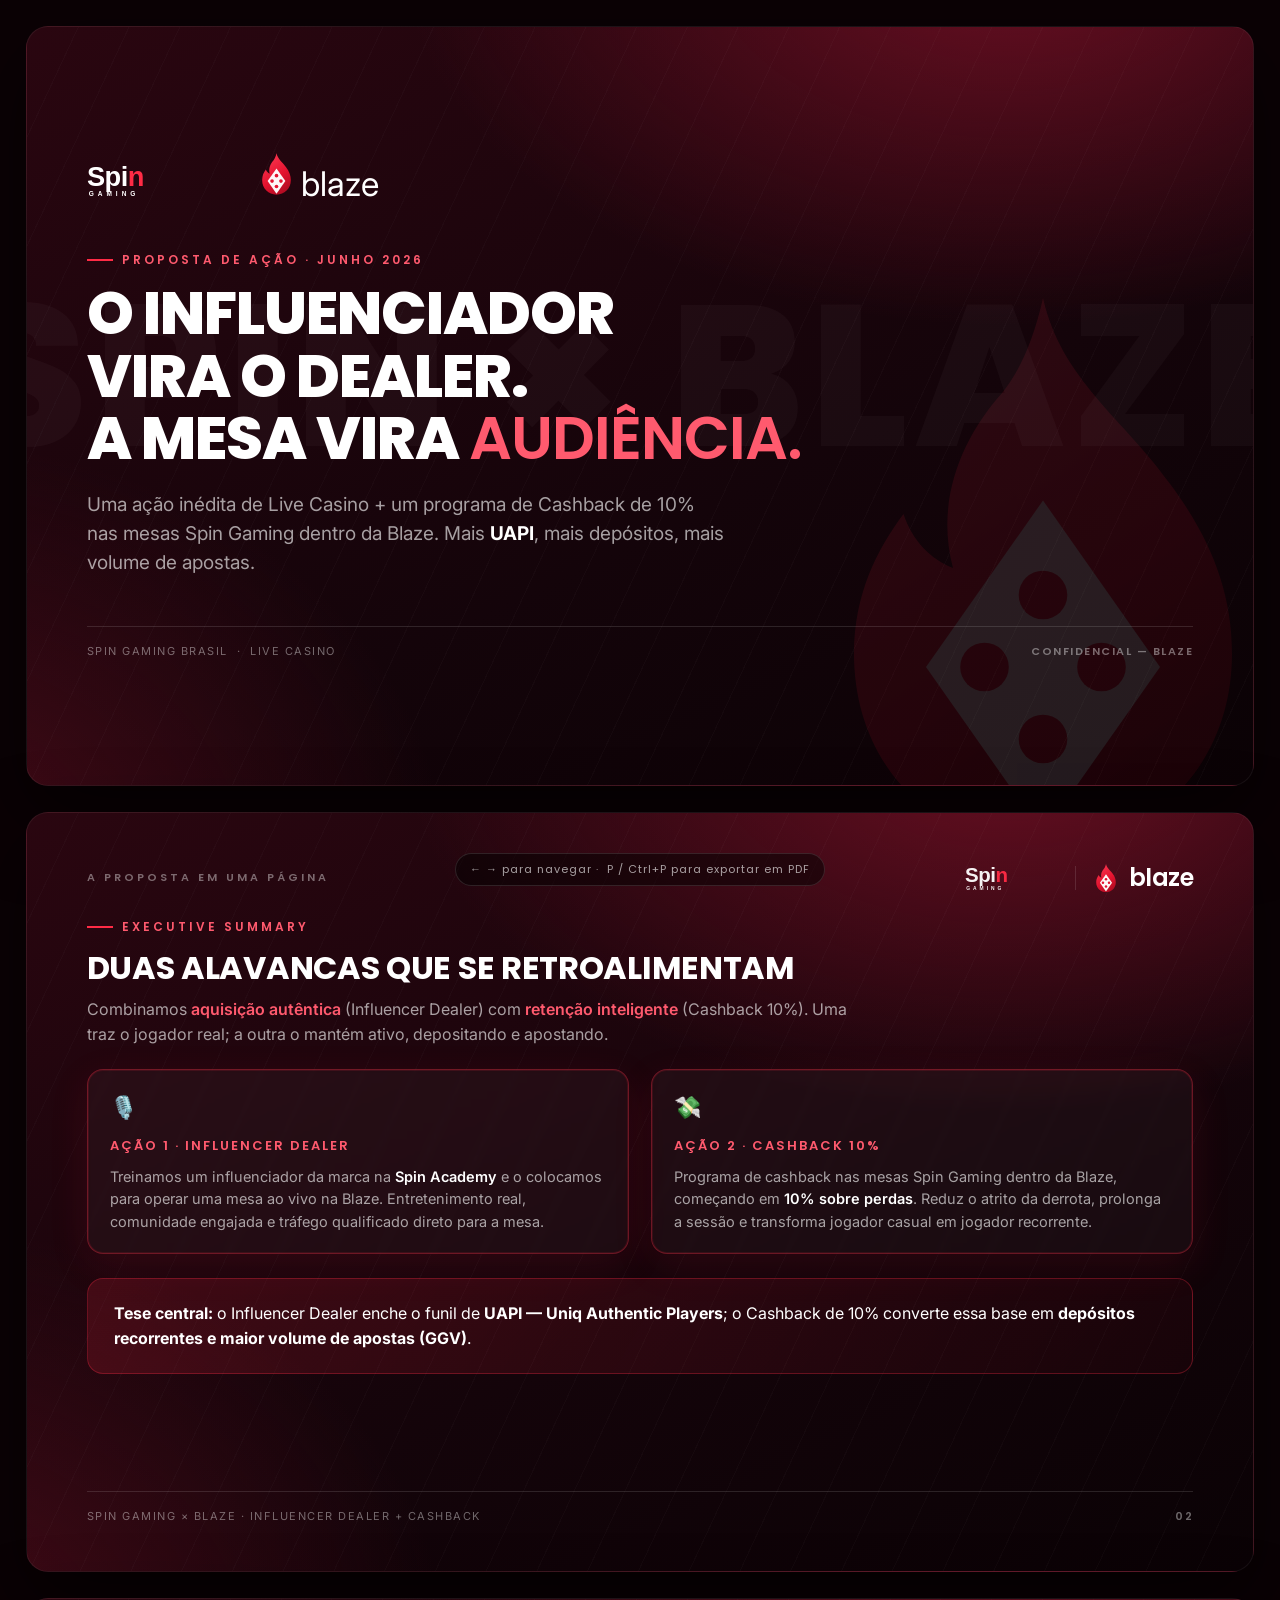
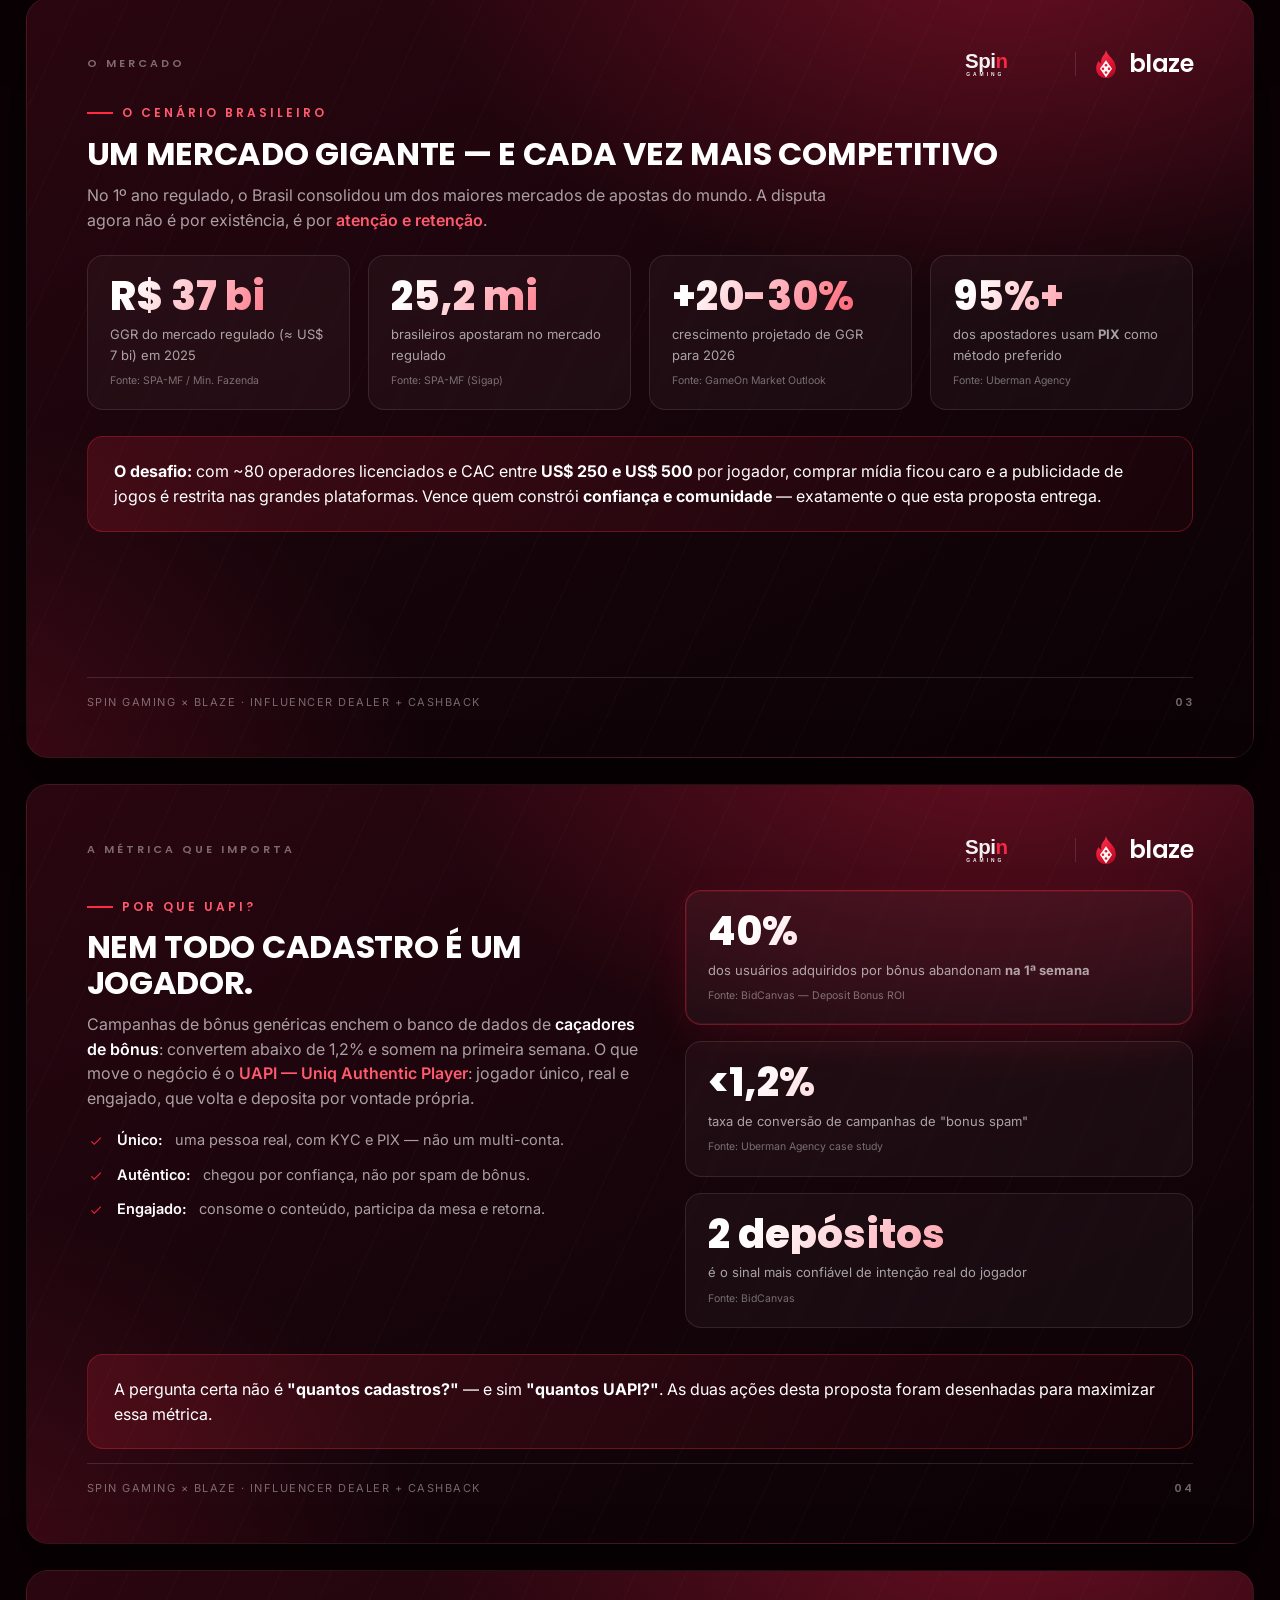
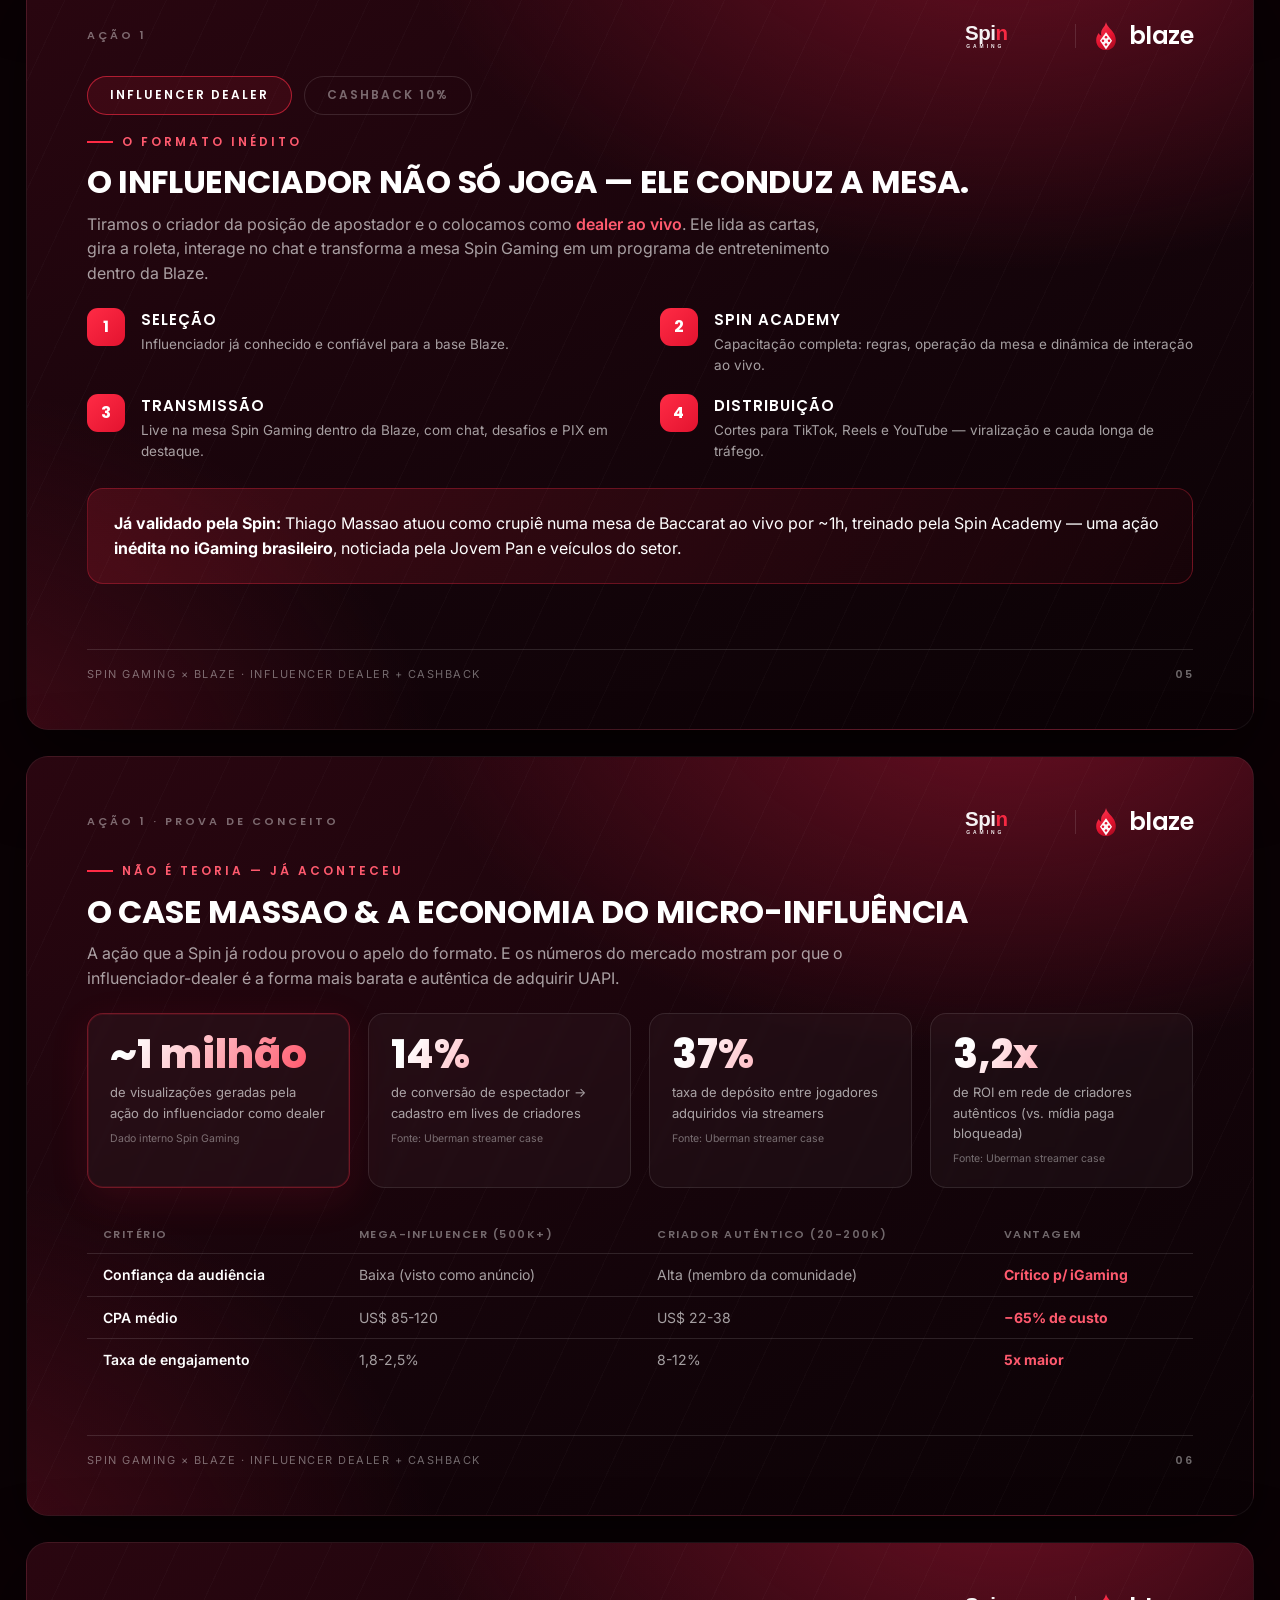
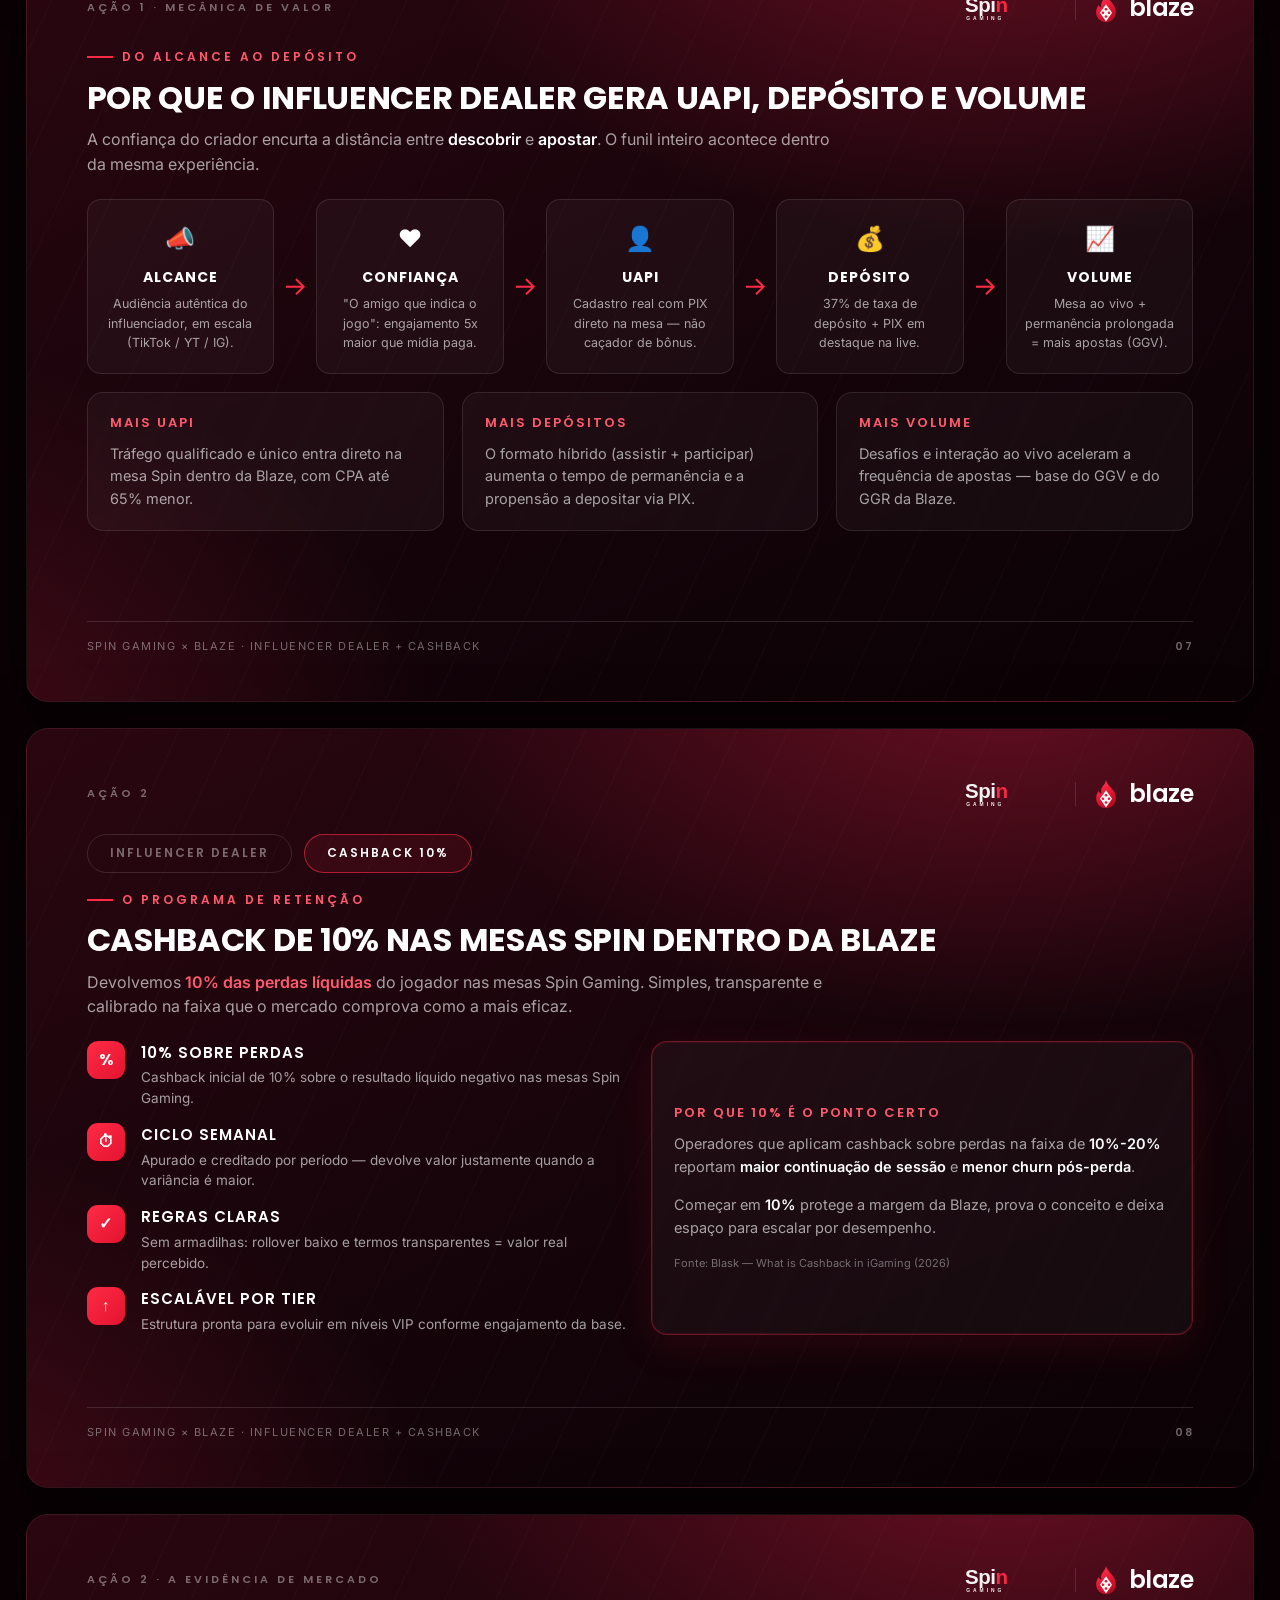
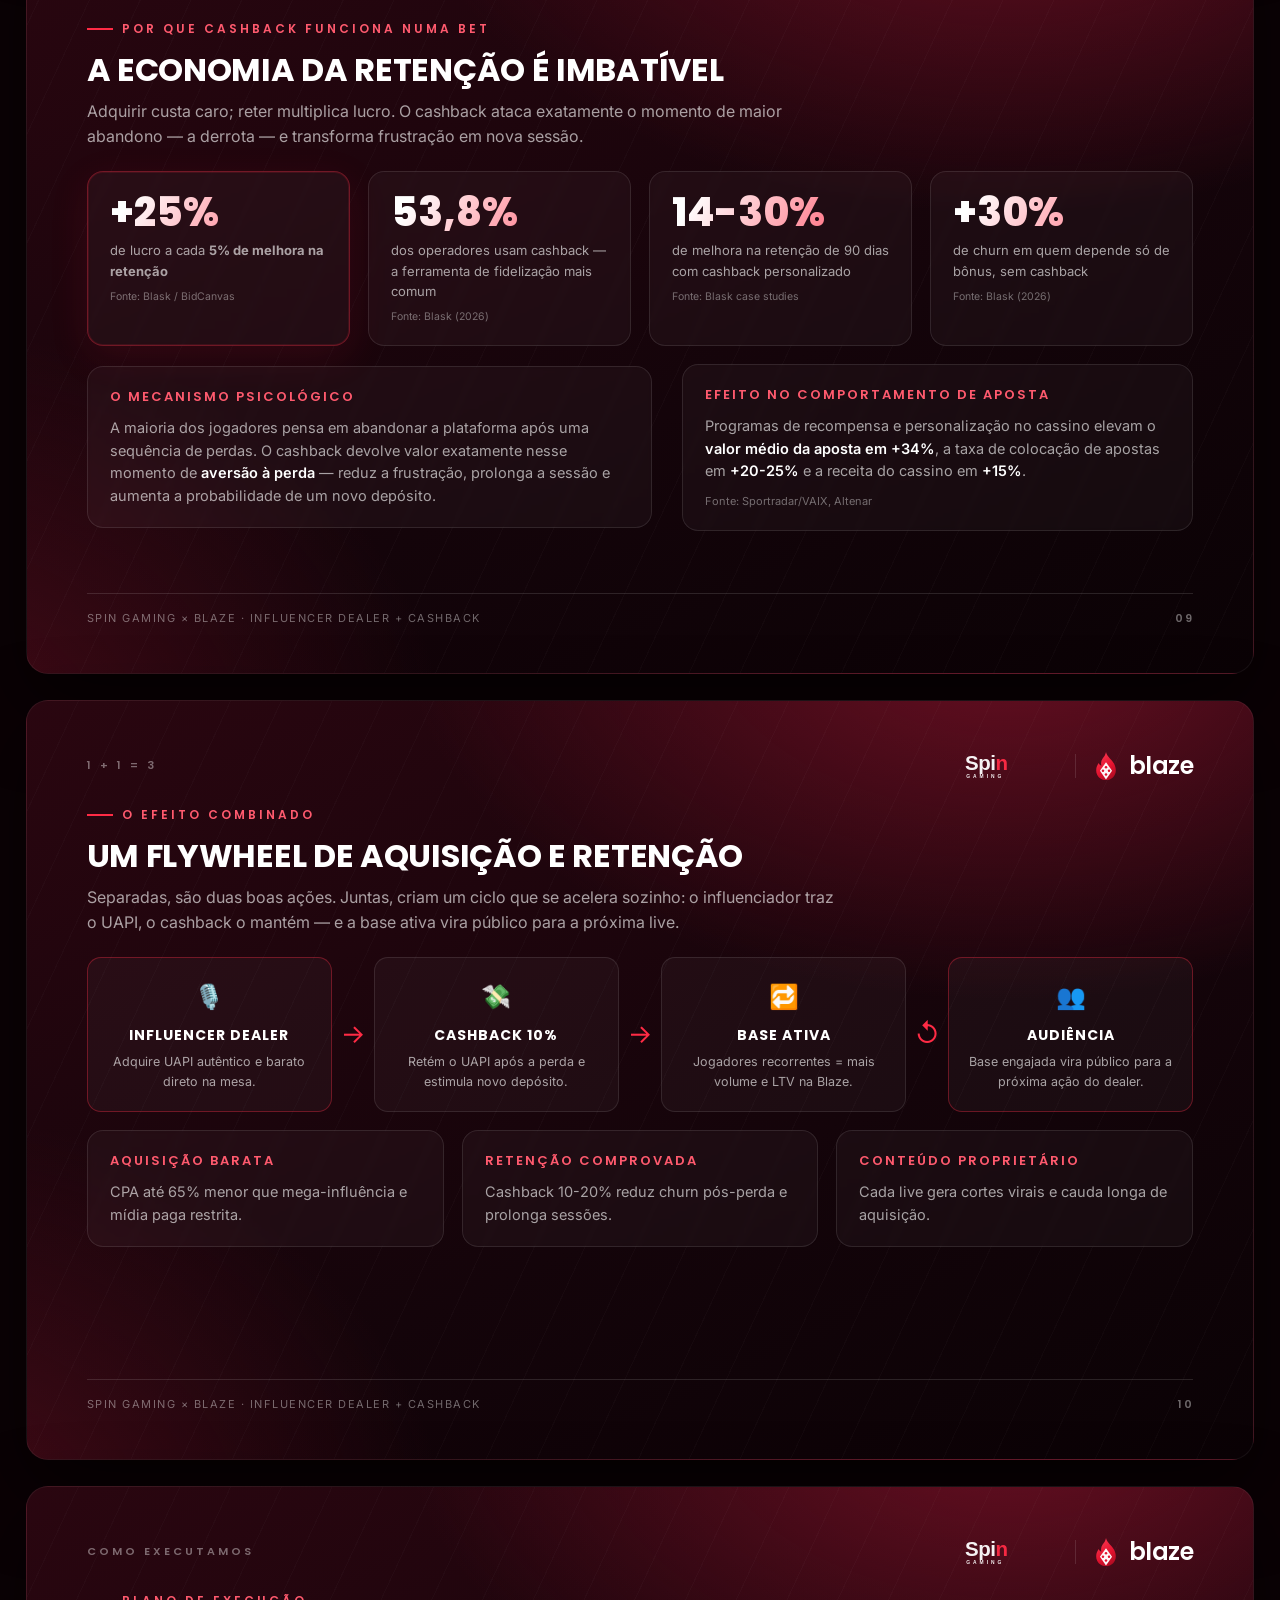
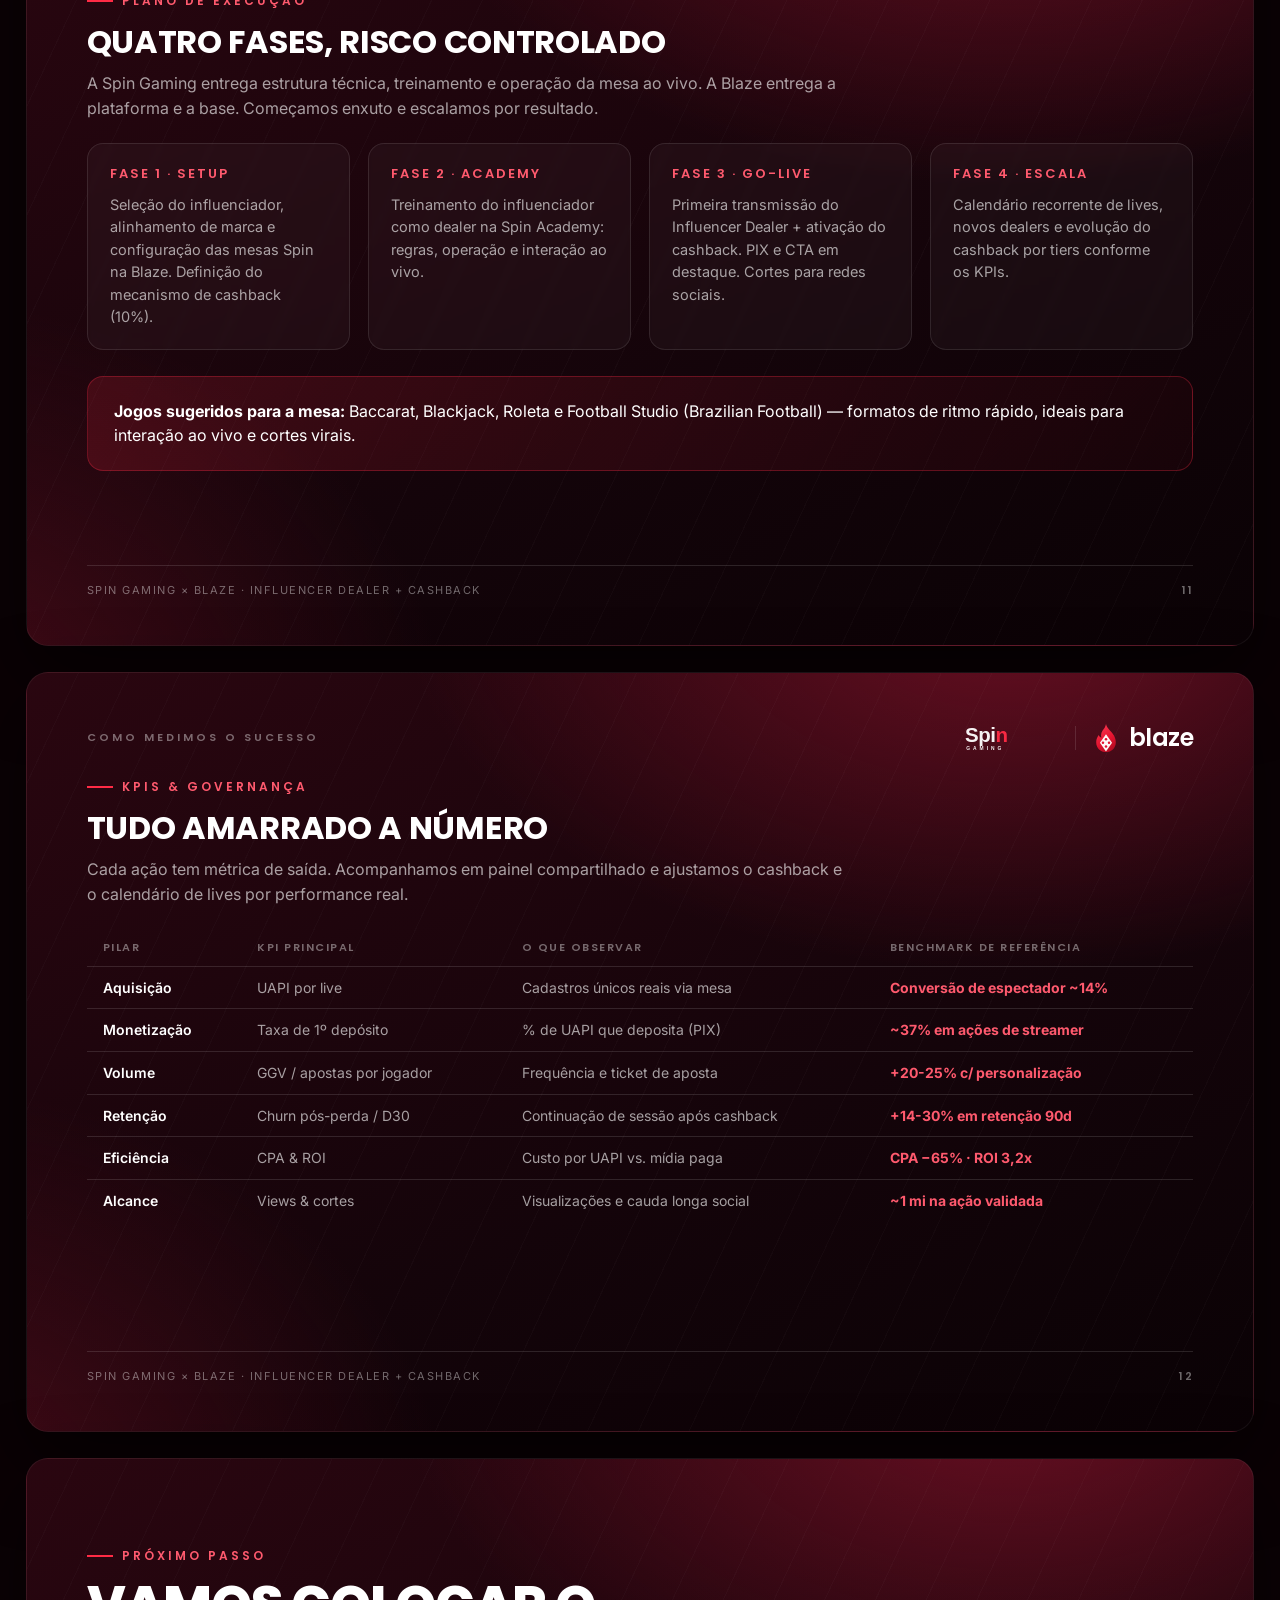
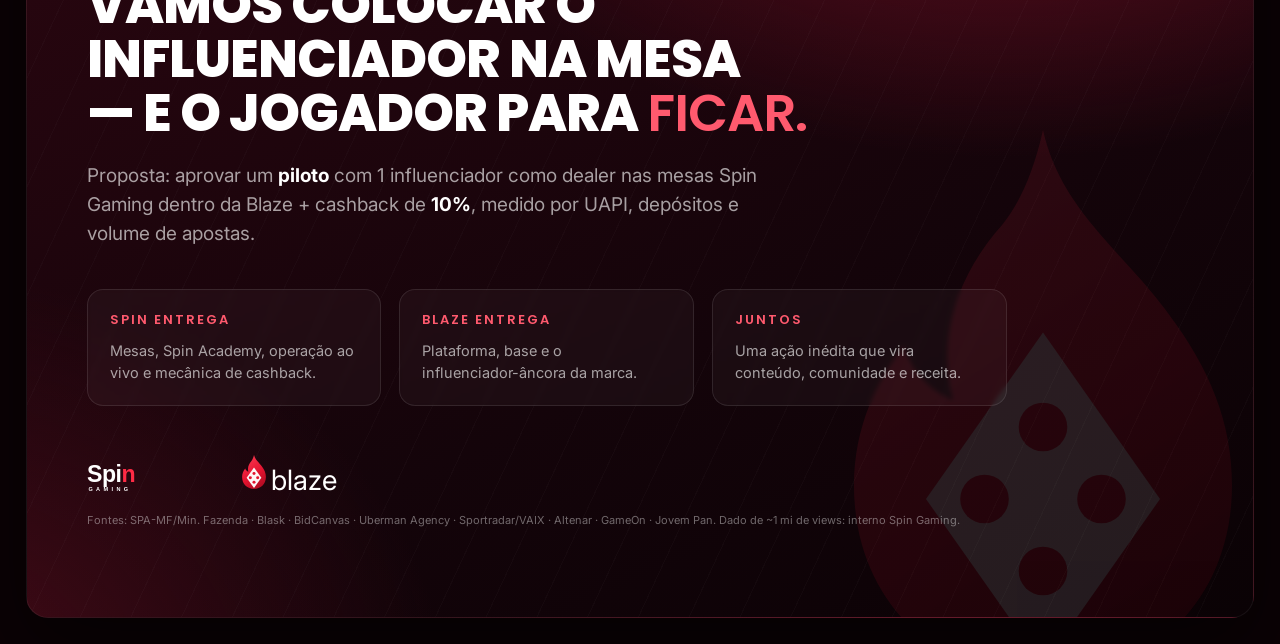
==== index.html @ 93c42ae7 "Add Spin Gaming x Blaze deck: Influencer Dealer + Cashback 10% Co-authored-by: Marcus7377 <Marcus737" ====
<!DOCTYPE html>
<html lang="pt-BR">
<head>
<meta charset="UTF-8" />
<meta name="viewport" content="width=device-width, initial-scale=1.0" />
<title>Spin Gaming × Blaze — Influencer Dealer & Cashback</title>
<link rel="icon" href="assets/blaze-logo.svg" />
<link rel="stylesheet" href="css/deck.css" />
</head>
<body>
<div class="deck">

  <!-- ============================= SLIDE 1 — CAPA ============================= -->
  <section class="slide cover">
    <img class="big-flame" src="assets/blaze-logo.svg" alt="" />
    <div class="watermark">SPIN × BLAZE</div>
    <div class="cover-brands">
      <img class="spin" src="assets/spin-logo.svg" alt="Spin Gaming" />
      <div class="divider" style="height:42px"></div>
      <div class="blaze-lockup">
        <img src="assets/blaze-logo.svg" alt="" />
        <span>blaze</span>
      </div>
    </div>
    <div class="kicker">Proposta de Ação · Junho 2026</div>
    <h1>O Influenciador<br/>vira o Dealer.<br/>A Mesa vira <span class="hl">Audiência.</span></h1>
    <p class="sub">Uma ação inédita de Live Casino + um programa de Cashback de 10% nas mesas Spin Gaming dentro da Blaze. Mais <b style="color:#fff">UAPI</b>, mais depósitos, mais volume de apostas.</p>
    <div class="foot" style="margin-top:48px">
      <span>Spin Gaming Brasil &nbsp;·&nbsp; Live Casino</span>
      <span class="pg">Confidencial — Blaze</span>
    </div>
  </section>

  <!-- ============================= SLIDE 2 — RESUMO ============================= -->
  <section class="slide">
    <div class="topbar">
      <span class="tag">A Proposta em uma página</span>
      <div class="brandrow">
        <img class="spin" src="assets/spin-logo.svg" alt="Spin Gaming" />
        <div class="divider"></div>
        <div class="blaze-lockup"><img src="assets/blaze-logo.svg" alt=""/><span>blaze</span></div>
      </div>
    </div>

    <div class="kicker">Executive Summary</div>
    <h2 class="heading">Duas alavancas que se retroalimentam</h2>
    <p class="lede mb-32">Combinamos <span class="hl">aquisição autêntica</span> (Influencer Dealer) com <span class="hl">retenção inteligente</span> (Cashback 10%). Uma traz o jogador real; a outra o mantém ativo, depositando e apostando.</p>

    <div class="grid cols-2" style="gap:22px">
      <div class="card glow">
        <span class="ico">🎙️</span>
        <h3>Ação 1 · Influencer Dealer</h3>
        <p>Treinamos um influenciador da marca na <span class="white">Spin Academy</span> e o colocamos para operar uma mesa ao vivo na Blaze. Entretenimento real, comunidade engajada e tráfego qualificado direto para a mesa.</p>
      </div>
      <div class="card glow">
        <span class="ico">💸</span>
        <h3>Ação 2 · Cashback 10%</h3>
        <p>Programa de cashback nas mesas Spin Gaming dentro da Blaze, começando em <span class="white">10% sobre perdas</span>. Reduz o atrito da derrota, prolonga a sessão e transforma jogador casual em jogador recorrente.</p>
      </div>
    </div>

    <div class="banner" style="margin-top:24px">
      <b>Tese central:</b> o Influencer Dealer enche o funil de <b>UAPI — Uniq Authentic Players</b>; o Cashback de 10% converte essa base em <b>depósitos recorrentes e maior volume de apostas (GGV)</b>.
    </div>

    <div class="foot">
      <span>Spin Gaming × Blaze · Influencer Dealer + Cashback</span>
      <span class="pg">02</span>
    </div>
  </section>

  <!-- ============================= SLIDE 3 — CENÁRIO ============================= -->
  <section class="slide">
    <div class="topbar">
      <span class="tag">O Mercado</span>
      <div class="brandrow">
        <img class="spin" src="assets/spin-logo.svg" alt="Spin Gaming" />
        <div class="divider"></div>
        <div class="blaze-lockup"><img src="assets/blaze-logo.svg" alt=""/><span>blaze</span></div>
      </div>
    </div>

    <div class="kicker">O Cenário Brasileiro</div>
    <h2 class="heading">Um mercado gigante — e cada vez mais competitivo</h2>
    <p class="lede mb-32">No 1º ano regulado, o Brasil consolidou um dos maiores mercados de apostas do mundo. A disputa agora não é por existência, é por <span class="hl">atenção e retenção</span>.</p>

    <div class="grid cols-4">
      <div class="card stat"><div class="num">R$ 37 bi</div><div class="lbl">GGR do mercado regulado (≈ US$ 7 bi) em 2025</div><div class="src">Fonte: SPA-MF / Min. Fazenda</div></div>
      <div class="card stat"><div class="num">25,2 mi</div><div class="lbl">brasileiros apostaram no mercado regulado</div><div class="src">Fonte: SPA-MF (Sigap)</div></div>
      <div class="card stat"><div class="num">+20-30%</div><div class="lbl">crescimento projetado de GGR para 2026</div><div class="src">Fonte: GameOn Market Outlook</div></div>
      <div class="card stat"><div class="num">95%+</div><div class="lbl">dos apostadores usam <b>PIX</b> como método preferido</div><div class="src">Fonte: Uberman Agency</div></div>
    </div>

    <div class="banner" style="margin-top:26px">
      <b>O desafio:</b> com ~80 operadores licenciados e CAC entre <b>US$ 250 e US$ 500</b> por jogador, comprar mídia ficou caro e a publicidade de jogos é restrita nas grandes plataformas. Vence quem constrói <b>confiança e comunidade</b> — exatamente o que esta proposta entrega.
    </div>

    <div class="foot">
      <span>Spin Gaming × Blaze · Influencer Dealer + Cashback</span>
      <span class="pg">03</span>
    </div>
  </section>

  <!-- ============================= SLIDE 4 — UAPI conceito ============================= -->
  <section class="slide">
    <div class="topbar">
      <span class="tag">A Métrica que importa</span>
      <div class="brandrow">
        <img class="spin" src="assets/spin-logo.svg" alt="Spin Gaming" />
        <div class="divider"></div>
        <div class="blaze-lockup"><img src="assets/blaze-logo.svg" alt=""/><span>blaze</span></div>
      </div>
    </div>

    <div class="split">
      <div>
        <div class="kicker">Por que UAPI?</div>
        <h2 class="heading">Nem todo cadastro é um jogador.</h2>
        <p class="lede mb-24">Campanhas de bônus genéricas enchem o banco de dados de <span class="white">caçadores de bônus</span>: convertem abaixo de 1,2% e somem na primeira semana. O que move o negócio é o <span class="hl">UAPI — Uniq Authentic Player</span>: jogador único, real e engajado, que volta e deposita por vontade própria.</p>
        <ul class="checks">
          <li><b>Único:</b> uma pessoa real, com KYC e PIX — não um multi-conta.</li>
          <li><b>Autêntico:</b> chegou por confiança, não por spam de bônus.</li>
          <li><b>Engajado:</b> consome o conteúdo, participa da mesa e retorna.</li>
        </ul>
      </div>
      <div class="grid" style="gap:16px">
        <div class="card stat glow"><div class="num">40%</div><div class="lbl">dos usuários adquiridos por bônus abandonam <b>na 1ª semana</b></div><div class="src">Fonte: BidCanvas — Deposit Bonus ROI</div></div>
        <div class="card stat"><div class="num">&lt;1,2%</div><div class="lbl">taxa de conversão de campanhas de "bonus spam"</div><div class="src">Fonte: Uberman Agency case study</div></div>
        <div class="card stat"><div class="num">2 depósitos</div><div class="lbl">é o sinal mais confiável de intenção real do jogador</div><div class="src">Fonte: BidCanvas</div></div>
      </div>
    </div>

    <div class="banner" style="margin-top:26px">
      A pergunta certa não é <b>"quantos cadastros?"</b> — e sim <b>"quantos UAPI?"</b>. As duas ações desta proposta foram desenhadas para maximizar essa métrica.
    </div>

    <div class="foot">
      <span>Spin Gaming × Blaze · Influencer Dealer + Cashback</span>
      <span class="pg">04</span>
    </div>
  </section>

  <!-- ============================= SLIDE 5 — A AÇÃO Influencer Dealer ============================= -->
  <section class="slide">
    <div class="topbar">
      <span class="tag">Ação 1</span>
      <div class="brandrow">
        <img class="spin" src="assets/spin-logo.svg" alt="Spin Gaming" />
        <div class="divider"></div>
        <div class="blaze-lockup"><img src="assets/blaze-logo.svg" alt=""/><span>blaze</span></div>
      </div>
    </div>

    <div class="pills">
      <span class="pill active">Influencer Dealer</span>
      <span class="pill">Cashback 10%</span>
    </div>

    <div class="kicker">O Formato Inédito</div>
    <h2 class="heading">O influenciador não só joga — ele conduz a mesa.</h2>
    <p class="lede mb-32">Tiramos o criador da posição de apostador e o colocamos como <span class="hl">dealer ao vivo</span>. Ele lida as cartas, gira a roleta, interage no chat e transforma a mesa Spin Gaming em um programa de entretenimento dentro da Blaze.</p>

    <div class="steps grid cols-2" style="gap:18px 40px">
      <div class="step"><div class="n">1</div><div class="body"><h4>Seleção</h4><p>Influenciador já conhecido e confiável para a base Blaze.</p></div></div>
      <div class="step"><div class="n">2</div><div class="body"><h4>Spin Academy</h4><p>Capacitação completa: regras, operação da mesa e dinâmica de interação ao vivo.</p></div></div>
      <div class="step"><div class="n">3</div><div class="body"><h4>Transmissão</h4><p>Live na mesa Spin Gaming dentro da Blaze, com chat, desafios e PIX em destaque.</p></div></div>
      <div class="step"><div class="n">4</div><div class="body"><h4>Distribuição</h4><p>Cortes para TikTok, Reels e YouTube — viralização e cauda longa de tráfego.</p></div></div>
    </div>

    <div class="banner" style="margin-top:26px">
      <b>Já validado pela Spin:</b> Thiago Massao atuou como crupiê numa mesa de Baccarat ao vivo por ~1h, treinado pela Spin Academy — uma ação <b>inédita no iGaming brasileiro</b>, noticiada pela Jovem Pan e veículos do setor.
    </div>

    <div class="foot">
      <span>Spin Gaming × Blaze · Influencer Dealer + Cashback</span>
      <span class="pg">05</span>
    </div>
  </section>

  <!-- ============================= SLIDE 6 — PROVA / CASE ============================= -->
  <section class="slide">
    <div class="topbar">
      <span class="tag">Ação 1 · Prova de Conceito</span>
      <div class="brandrow">
        <img class="spin" src="assets/spin-logo.svg" alt="Spin Gaming" />
        <div class="divider"></div>
        <div class="blaze-lockup"><img src="assets/blaze-logo.svg" alt=""/><span>blaze</span></div>
      </div>
    </div>

    <div class="kicker">Não é teoria — já aconteceu</div>
    <h2 class="heading">O case Massao &amp; a economia do micro-influência</h2>
    <p class="lede mb-32">A ação que a Spin já rodou provou o apelo do formato. E os números do mercado mostram por que o influenciador-dealer é a forma mais barata e autêntica de adquirir UAPI.</p>

    <div class="grid cols-4">
      <div class="card stat glow"><div class="num">~1 milhão</div><div class="lbl">de visualizações geradas pela ação do influenciador como dealer</div><div class="src">Dado interno Spin Gaming</div></div>
      <div class="card stat"><div class="num">14%</div><div class="lbl">de conversão de espectador → cadastro em lives de criadores</div><div class="src">Fonte: Uberman streamer case</div></div>
      <div class="card stat"><div class="num">37%</div><div class="lbl">taxa de depósito entre jogadores adquiridos via streamers</div><div class="src">Fonte: Uberman streamer case</div></div>
      <div class="card stat"><div class="num">3,2x</div><div class="lbl">de ROI em rede de criadores autênticos (vs. mídia paga bloqueada)</div><div class="src">Fonte: Uberman streamer case</div></div>
    </div>

    <table class="matrix" style="margin-top:28px">
      <thead><tr><th>Critério</th><th>Mega-influencer (500k+)</th><th>Criador autêntico (20-200k)</th><th>Vantagem</th></tr></thead>
      <tbody>
        <tr><td class="k">Confiança da audiência</td><td>Baixa (visto como anúncio)</td><td>Alta (membro da comunidade)</td><td class="pos">Crítico p/ iGaming</td></tr>
        <tr><td class="k">CPA médio</td><td>US$ 85-120</td><td>US$ 22-38</td><td class="pos">−65% de custo</td></tr>
        <tr><td class="k">Taxa de engajamento</td><td>1,8-2,5%</td><td>8-12%</td><td class="pos">5x maior</td></tr>
      </tbody>
    </table>

    <div class="foot">
      <span>Spin Gaming × Blaze · Influencer Dealer + Cashback</span>
      <span class="pg">06</span>
    </div>
  </section>

  <!-- ============================= SLIDE 7 — POR QUE traz UAPI/depósitos/volume ============================= -->
  <section class="slide">
    <div class="topbar">
      <span class="tag">Ação 1 · Mecânica de Valor</span>
      <div class="brandrow">
        <img class="spin" src="assets/spin-logo.svg" alt="Spin Gaming" />
        <div class="divider"></div>
        <div class="blaze-lockup"><img src="assets/blaze-logo.svg" alt=""/><span>blaze</span></div>
      </div>
    </div>

    <div class="kicker">Do alcance ao depósito</div>
    <h2 class="heading">Por que o Influencer Dealer gera UAPI, depósito e volume</h2>
    <p class="lede mb-32">A confiança do criador encurta a distância entre <span class="white">descobrir</span> e <span class="white">apostar</span>. O funil inteiro acontece dentro da mesma experiência.</p>

    <div class="flow mb-24">
      <div class="node"><span class="ico">📣</span><h4>Alcance</h4><p>Audiência autêntica do influenciador, em escala (TikTok / YT / IG).</p></div>
      <div class="arrow">→</div>
      <div class="node"><span class="ico">❤️</span><h4>Confiança</h4><p>"O amigo que indica o jogo": engajamento 5x maior que mídia paga.</p></div>
      <div class="arrow">→</div>
      <div class="node"><span class="ico">👤</span><h4>UAPI</h4><p>Cadastro real com PIX direto na mesa — não caçador de bônus.</p></div>
      <div class="arrow">→</div>
      <div class="node"><span class="ico">💰</span><h4>Depósito</h4><p>37% de taxa de depósito + PIX em destaque na live.</p></div>
      <div class="arrow">→</div>
      <div class="node"><span class="ico">📈</span><h4>Volume</h4><p>Mesa ao vivo + permanência prolongada = mais apostas (GGV).</p></div>
    </div>

    <div class="grid cols-3">
      <div class="card"><h3>Mais UAPI</h3><p>Tráfego qualificado e único entra direto na mesa Spin dentro da Blaze, com CPA até 65% menor.</p></div>
      <div class="card"><h3>Mais Depósitos</h3><p>O formato híbrido (assistir + participar) aumenta o tempo de permanência e a propensão a depositar via PIX.</p></div>
      <div class="card"><h3>Mais Volume</h3><p>Desafios e interação ao vivo aceleram a frequência de apostas — base do GGV e do GGR da Blaze.</p></div>
    </div>

    <div class="foot">
      <span>Spin Gaming × Blaze · Influencer Dealer + Cashback</span>
      <span class="pg">07</span>
    </div>
  </section>

  <!-- ============================= SLIDE 8 — CASHBACK programa ============================= -->
  <section class="slide">
    <div class="topbar">
      <span class="tag">Ação 2</span>
      <div class="brandrow">
        <img class="spin" src="assets/spin-logo.svg" alt="Spin Gaming" />
        <div class="divider"></div>
        <div class="blaze-lockup"><img src="assets/blaze-logo.svg" alt=""/><span>blaze</span></div>
      </div>
    </div>

    <div class="pills">
      <span class="pill">Influencer Dealer</span>
      <span class="pill active">Cashback 10%</span>
    </div>

    <div class="kicker">O Programa de Retenção</div>
    <h2 class="heading">Cashback de 10% nas mesas Spin dentro da Blaze</h2>
    <p class="lede mb-32">Devolvemos <span class="hl">10% das perdas líquidas</span> do jogador nas mesas Spin Gaming. Simples, transparente e calibrado na faixa que o mercado comprova como a mais eficaz.</p>

    <div class="grid cols-2" style="gap:22px">
      <div>
        <div class="steps">
          <div class="step"><div class="n">%</div><div class="body"><h4>10% sobre perdas</h4><p>Cashback inicial de 10% sobre o resultado líquido negativo nas mesas Spin Gaming.</p></div></div>
          <div class="step"><div class="n">⏱</div><div class="body"><h4>Ciclo semanal</h4><p>Apurado e creditado por período — devolve valor justamente quando a variância é maior.</p></div></div>
          <div class="step"><div class="n">✓</div><div class="body"><h4>Regras claras</h4><p>Sem armadilhas: rollover baixo e termos transparentes = valor real percebido.</p></div></div>
          <div class="step"><div class="n">↑</div><div class="body"><h4>Escalável por tier</h4><p>Estrutura pronta para evoluir em níveis VIP conforme engajamento da base.</p></div></div>
        </div>
      </div>
      <div class="card glow" style="display:flex;flex-direction:column;justify-content:center">
        <h3>Por que 10% é o ponto certo</h3>
        <p style="margin-bottom:16px">Operadores que aplicam cashback sobre perdas na faixa de <span class="white">10%-20%</span> reportam <span class="white">maior continuação de sessão</span> e <span class="white">menor churn pós-perda</span>.</p>
        <p style="margin-bottom:16px">Começar em <span class="white">10%</span> protege a margem da Blaze, prova o conceito e deixa espaço para escalar por desempenho.</p>
        <div class="src" style="color:var(--ink-faint);font-size:11px">Fonte: Blask — What is Cashback in iGaming (2026)</div>
      </div>
    </div>

    <div class="foot">
      <span>Spin Gaming × Blaze · Influencer Dealer + Cashback</span>
      <span class="pg">08</span>
    </div>
  </section>

  <!-- ============================= SLIDE 9 — POR QUE cashback funciona ============================= -->
  <section class="slide">
    <div class="topbar">
      <span class="tag">Ação 2 · A Evidência de Mercado</span>
      <div class="brandrow">
        <img class="spin" src="assets/spin-logo.svg" alt="Spin Gaming" />
        <div class="divider"></div>
        <div class="blaze-lockup"><img src="assets/blaze-logo.svg" alt=""/><span>blaze</span></div>
      </div>
    </div>

    <div class="kicker">Por que cashback funciona numa Bet</div>
    <h2 class="heading">A economia da retenção é imbatível</h2>
    <p class="lede mb-32">Adquirir custa caro; reter multiplica lucro. O cashback ataca exatamente o momento de maior abandono — a derrota — e transforma frustração em nova sessão.</p>

    <div class="grid cols-4 mb-24">
      <div class="card stat glow"><div class="num">+25%</div><div class="lbl">de lucro a cada <b>5% de melhora na retenção</b></div><div class="src">Fonte: Blask / BidCanvas</div></div>
      <div class="card stat"><div class="num">53,8%</div><div class="lbl">dos operadores usam cashback — a ferramenta de fidelização mais comum</div><div class="src">Fonte: Blask (2026)</div></div>
      <div class="card stat"><div class="num">14-30%</div><div class="lbl">de melhora na retenção de 90 dias com cashback personalizado</div><div class="src">Fonte: Blask case studies</div></div>
      <div class="card stat"><div class="num">+30%</div><div class="lbl">de churn em quem depende só de bônus, sem cashback</div><div class="src">Fonte: Blask (2026)</div></div>
    </div>

    <div class="split" style="gap:30px;align-items:center">
      <div class="card">
        <h3>O mecanismo psicológico</h3>
        <p>A maioria dos jogadores pensa em abandonar a plataforma após uma sequência de perdas. O cashback devolve valor exatamente nesse momento de <span class="white">aversão à perda</span> — reduz a frustração, prolonga a sessão e aumenta a probabilidade de um novo depósito.</p>
      </div>
      <div class="card">
        <h3>Efeito no comportamento de aposta</h3>
        <p>Programas de recompensa e personalização no cassino elevam o <span class="white">valor médio da aposta em +34%</span>, a taxa de colocação de apostas em <span class="white">+20-25%</span> e a receita do cassino em <span class="white">+15%</span>.</p>
        <div class="src" style="color:var(--ink-faint);font-size:11px;margin-top:10px">Fonte: Sportradar/VAIX, Altenar</div>
      </div>
    </div>

    <div class="foot">
      <span>Spin Gaming × Blaze · Influencer Dealer + Cashback</span>
      <span class="pg">09</span>
    </div>
  </section>

  <!-- ============================= SLIDE 10 — SINERGIA / FLYWHEEL ============================= -->
  <section class="slide">
    <div class="topbar">
      <span class="tag">1 + 1 = 3</span>
      <div class="brandrow">
        <img class="spin" src="assets/spin-logo.svg" alt="Spin Gaming" />
        <div class="divider"></div>
        <div class="blaze-lockup"><img src="assets/blaze-logo.svg" alt=""/><span>blaze</span></div>
      </div>
    </div>

    <div class="kicker">O Efeito Combinado</div>
    <h2 class="heading">Um flywheel de aquisição e retenção</h2>
    <p class="lede mb-32">Separadas, são duas boas ações. Juntas, criam um ciclo que se acelera sozinho: o influenciador traz o UAPI, o cashback o mantém — e a base ativa vira público para a próxima live.</p>

    <div class="flow mb-24">
      <div class="node glow" style="border-color:rgba(255,43,69,.35)"><span class="ico">🎙️</span><h4>Influencer Dealer</h4><p>Adquire UAPI autêntico e barato direto na mesa.</p></div>
      <div class="arrow">→</div>
      <div class="node"><span class="ico">💸</span><h4>Cashback 10%</h4><p>Retém o UAPI após a perda e estimula novo depósito.</p></div>
      <div class="arrow">→</div>
      <div class="node"><span class="ico">🔁</span><h4>Base ativa</h4><p>Jogadores recorrentes = mais volume e LTV na Blaze.</p></div>
      <div class="arrow">↺</div>
      <div class="node glow" style="border-color:rgba(255,43,69,.35)"><span class="ico">👥</span><h4>Audiência</h4><p>Base engajada vira público para a próxima ação do dealer.</p></div>
    </div>

    <div class="grid cols-3">
      <div class="card"><h3>Aquisição barata</h3><p>CPA até 65% menor que mega-influência e mídia paga restrita.</p></div>
      <div class="card"><h3>Retenção comprovada</h3><p>Cashback 10-20% reduz churn pós-perda e prolonga sessões.</p></div>
      <div class="card"><h3>Conteúdo proprietário</h3><p>Cada live gera cortes virais e cauda longa de aquisição.</p></div>
    </div>

    <div class="foot">
      <span>Spin Gaming × Blaze · Influencer Dealer + Cashback</span>
      <span class="pg">10</span>
    </div>
  </section>

  <!-- ============================= SLIDE 11 — EXECUÇÃO / FASES ============================= -->
  <section class="slide">
    <div class="topbar">
      <span class="tag">Como Executamos</span>
      <div class="brandrow">
        <img class="spin" src="assets/spin-logo.svg" alt="Spin Gaming" />
        <div class="divider"></div>
        <div class="blaze-lockup"><img src="assets/blaze-logo.svg" alt=""/><span>blaze</span></div>
      </div>
    </div>

    <div class="kicker">Plano de Execução</div>
    <h2 class="heading">Quatro fases, risco controlado</h2>
    <p class="lede mb-32">A Spin Gaming entrega estrutura técnica, treinamento e operação da mesa ao vivo. A Blaze entrega a plataforma e a base. Começamos enxuto e escalamos por resultado.</p>

    <div class="grid cols-4">
      <div class="card"><h3>Fase 1 · Setup</h3><p>Seleção do influenciador, alinhamento de marca e configuração das mesas Spin na Blaze. Definição do mecanismo de cashback (10%).</p></div>
      <div class="card"><h3>Fase 2 · Academy</h3><p>Treinamento do influenciador como dealer na Spin Academy: regras, operação e interação ao vivo.</p></div>
      <div class="card"><h3>Fase 3 · Go-Live</h3><p>Primeira transmissão do Influencer Dealer + ativação do cashback. PIX e CTA em destaque. Cortes para redes sociais.</p></div>
      <div class="card"><h3>Fase 4 · Escala</h3><p>Calendário recorrente de lives, novos dealers e evolução do cashback por tiers conforme os KPIs.</p></div>
    </div>

    <div class="banner" style="margin-top:26px">
      <b>Jogos sugeridos para a mesa:</b> Baccarat, Blackjack, Roleta e Football Studio (Brazilian Football) — formatos de ritmo rápido, ideais para interação ao vivo e cortes virais.
    </div>

    <div class="foot">
      <span>Spin Gaming × Blaze · Influencer Dealer + Cashback</span>
      <span class="pg">11</span>
    </div>
  </section>

  <!-- ============================= SLIDE 12 — KPIs ============================= -->
  <section class="slide">
    <div class="topbar">
      <span class="tag">Como Medimos o Sucesso</span>
      <div class="brandrow">
        <img class="spin" src="assets/spin-logo.svg" alt="Spin Gaming" />
        <div class="divider"></div>
        <div class="blaze-lockup"><img src="assets/blaze-logo.svg" alt=""/><span>blaze</span></div>
      </div>
    </div>

    <div class="kicker">KPIs &amp; Governança</div>
    <h2 class="heading">Tudo amarrado a número</h2>
    <p class="lede mb-32">Cada ação tem métrica de saída. Acompanhamos em painel compartilhado e ajustamos o cashback e o calendário de lives por performance real.</p>

    <table class="matrix">
      <thead><tr><th>Pilar</th><th>KPI principal</th><th>O que observar</th><th>Benchmark de referência</th></tr></thead>
      <tbody>
        <tr><td class="k">Aquisição</td><td>UAPI por live</td><td>Cadastros únicos reais via mesa</td><td class="pos">Conversão de espectador ~14%</td></tr>
        <tr><td class="k">Monetização</td><td>Taxa de 1º depósito</td><td>% de UAPI que deposita (PIX)</td><td class="pos">~37% em ações de streamer</td></tr>
        <tr><td class="k">Volume</td><td>GGV / apostas por jogador</td><td>Frequência e ticket de aposta</td><td class="pos">+20-25% c/ personalização</td></tr>
        <tr><td class="k">Retenção</td><td>Churn pós-perda / D30</td><td>Continuação de sessão após cashback</td><td class="pos">+14-30% em retenção 90d</td></tr>
        <tr><td class="k">Eficiência</td><td>CPA &amp; ROI</td><td>Custo por UAPI vs. mídia paga</td><td class="pos">CPA −65% · ROI 3,2x</td></tr>
        <tr><td class="k">Alcance</td><td>Views &amp; cortes</td><td>Visualizações e cauda longa social</td><td class="pos">~1 mi na ação validada</td></tr>
      </tbody>
    </table>

    <div class="foot">
      <span>Spin Gaming × Blaze · Influencer Dealer + Cashback</span>
      <span class="pg">12</span>
    </div>
  </section>

  <!-- ============================= SLIDE 13 — CTA ============================= -->
  <section class="slide cover">
    <img class="big-flame" src="assets/blaze-logo.svg" alt="" />
    <div class="kicker">Próximo Passo</div>
    <h1 style="font-size:52px;max-width:880px">Vamos colocar o<br/>influenciador na mesa<br/>— e o jogador para <span class="hl">ficar.</span></h1>
    <p class="sub" style="max-width:680px">Proposta: aprovar um <b style="color:#fff">piloto</b> com 1 influenciador como dealer nas mesas Spin Gaming dentro da Blaze + cashback de <b style="color:#fff">10%</b>, medido por UAPI, depósitos e volume de apostas.</p>

    <div class="grid cols-3" style="margin-top:40px;max-width:920px">
      <div class="card"><h3>Spin entrega</h3><p>Mesas, Spin Academy, operação ao vivo e mecânica de cashback.</p></div>
      <div class="card"><h3>Blaze entrega</h3><p>Plataforma, base e o influenciador-âncora da marca.</p></div>
      <div class="card"><h3>Juntos</h3><p>Uma ação inédita que vira conteúdo, comunidade e receita.</p></div>
    </div>

    <div class="cover-brands" style="margin-top:48px;margin-bottom:0">
      <img class="spin" src="assets/spin-logo.svg" alt="Spin Gaming" style="height:34px" />
      <div class="divider" style="height:34px"></div>
      <div class="blaze-lockup"><img src="assets/blaze-logo.svg" alt="" style="height:36px"/><span style="font-size:28px">blaze</span></div>
    </div>
    <p class="note">Fontes: SPA-MF/Min. Fazenda · Blask · BidCanvas · Uberman Agency · Sportradar/VAIX · Altenar · GameOn · Jovem Pan. Dado de ~1 mi de views: interno Spin Gaming.</p>
  </section>

</div>

<div class="navhint">← → para navegar · &nbsp;P / Ctrl+P para exportar em PDF</div>

<script>
  // Navegação por teclado entre slides
  const slides = Array.from(document.querySelectorAll('.slide'));
  let idx = 0;
  function go(n){
    idx = Math.max(0, Math.min(slides.length - 1, n));
    slides[idx].scrollIntoView({ behavior: 'smooth', block: 'center' });
  }
  document.addEventListener('keydown', (e) => {
    if (['ArrowRight','ArrowDown','PageDown',' '].includes(e.key)) { e.preventDefault(); go(idx + 1); }
    if (['ArrowLeft','ArrowUp','PageUp'].includes(e.key)) { e.preventDefault(); go(idx - 1); }
    if (e.key === 'Home') go(0);
    if (e.key === 'End') go(slides.length - 1);
  });
  // Atualiza índice ao rolar manualmente
  const io = new IntersectionObserver((entries) => {
    entries.forEach((en) => { if (en.isIntersecting) idx = slides.indexOf(en.target); });
  }, { threshold: 0.6 });
  slides.forEach((s) => io.observe(s));
</script>
</body>
</html>
---- css/deck.css ----
/* =====================================================================
   SPIN GAMING x BLAZE — Deck de Apresentação
   Design system espelhando a arte do PDF original (Live Casino / Blaze)
   ===================================================================== */

@import url('https://fonts.googleapis.com/css2?family=Poppins:wght@400;500;600;700;800&family=Inter:wght@300;400;500;600&display=swap');

:root {
  --blaze-red: #ff2b45;
  --blaze-red-soft: #ff5a6e;
  --blaze-deep: #e3132f;
  --bg-0: #14040a;
  --bg-1: #2a0610;
  --bg-2: #470b18;
  --bg-3: #6a0f22;
  --ink: #ffffff;
  --ink-muted: rgba(255, 255, 255, 0.62);
  --ink-faint: rgba(255, 255, 255, 0.40);
  --line: rgba(255, 255, 255, 0.12);
  --card: rgba(255, 255, 255, 0.035);
  --card-border: rgba(255, 255, 255, 0.10);
  --glow: rgba(255, 43, 69, 0.55);
  --font-head: 'Poppins', 'Montserrat', sans-serif;
  --font-body: 'Inter', 'Helvetica Neue', Arial, sans-serif;
}

* { box-sizing: border-box; margin: 0; padding: 0; }

html { scroll-behavior: smooth; }

body {
  font-family: var(--font-body);
  background: #0b0205;
  color: var(--ink);
  -webkit-font-smoothing: antialiased;
  line-height: 1.55;
}

/* ----------------------------- Slide shell ---------------------------- */
.deck { width: 100%; }

.slide {
  position: relative;
  width: 1280px;
  max-width: 96vw;
  height: 760px;
  min-height: 760px;
  margin: 26px auto;
  border-radius: 22px;
  overflow: hidden;
  padding: 46px 60px;
  display: flex;
  flex-direction: column;
  background:
    radial-gradient(1100px 680px at 80% -10%, var(--bg-3) 0%, transparent 55%),
    radial-gradient(900px 700px at -10% 110%, var(--bg-2) 0%, transparent 60%),
    linear-gradient(155deg, var(--bg-1) 0%, var(--bg-0) 60%, #0a0205 100%);
  box-shadow: 0 30px 80px rgba(0, 0, 0, 0.55);
  border: 1px solid rgba(255, 255, 255, 0.06);
}

/* faint brand texture lines in the background */
.slide::after {
  content: "";
  position: absolute;
  inset: 0;
  background-image:
    repeating-linear-gradient(115deg, rgba(255, 255, 255, 0.018) 0 1px, transparent 1px 46px);
  pointer-events: none;
  mix-blend-mode: screen;
}

.slide > * { position: relative; z-index: 2; }

/* ----------------------------- Top bar -------------------------------- */
.topbar {
  display: flex;
  align-items: center;
  justify-content: space-between;
  margin-bottom: 22px;
}
.topbar .tag {
  font-family: var(--font-head);
  font-size: 11px;
  font-weight: 600;
  letter-spacing: 3px;
  text-transform: uppercase;
  color: var(--ink-faint);
}
.brandrow { display: flex; align-items: center; gap: 16px; }
.brandrow img.spin { height: 30px; opacity: 0.95; }
.brandrow .divider { width: 1px; height: 24px; background: var(--line); }
.brandrow .blaze-lockup { display: flex; align-items: center; gap: 9px; }
.brandrow .blaze-lockup img { height: 30px; }
.brandrow .blaze-lockup span {
  font-family: var(--font-head);
  font-weight: 600;
  font-size: 24px;
  letter-spacing: -0.5px;
}

/* --------------------------- Typography ------------------------------- */
.kicker {
  display: inline-flex;
  align-items: center;
  gap: 9px;
  font-family: var(--font-head);
  font-size: 12px;
  font-weight: 600;
  letter-spacing: 3px;
  text-transform: uppercase;
  color: var(--blaze-red-soft);
  margin-bottom: 13px;
}
.kicker::before {
  content: "";
  width: 26px; height: 2px;
  background: var(--blaze-red);
  display: inline-block;
}

h1.title {
  font-family: var(--font-head);
  font-weight: 800;
  font-size: 46px;
  line-height: 1.08;
  letter-spacing: -0.5px;
  text-transform: uppercase;
  margin-bottom: 18px;
}
h2.heading {
  font-family: var(--font-head);
  font-weight: 700;
  font-size: 32px;
  line-height: 1.1;
  letter-spacing: -0.3px;
  text-transform: uppercase;
  margin-bottom: 12px;
}
.lede {
  font-size: 16px;
  color: var(--ink-muted);
  max-width: 760px;
}
.hl { color: var(--blaze-red-soft); font-weight: 600; }
.white { color: #fff; font-weight: 600; }

/* ------------------------------ Cards --------------------------------- */
.grid { display: grid; gap: 18px; }
.cols-2 { grid-template-columns: 1fr 1fr; }
.cols-3 { grid-template-columns: repeat(3, 1fr); }
.cols-4 { grid-template-columns: repeat(4, 1fr); }

.card {
  background: var(--card);
  border: 1px solid var(--card-border);
  border-radius: 16px;
  padding: 20px 22px;
  backdrop-filter: blur(2px);
}
.card.glow {
  border-color: rgba(255, 43, 69, 0.35);
  box-shadow: inset 0 0 0 1px rgba(255, 43, 69, 0.12), 0 12px 40px rgba(255, 43, 69, 0.10);
}
.card h3 {
  font-family: var(--font-head);
  font-size: 13px;
  font-weight: 600;
  letter-spacing: 2px;
  text-transform: uppercase;
  color: var(--blaze-red-soft);
  margin-bottom: 10px;
}
.card p { font-size: 14.5px; color: var(--ink-muted); }
.card .ico { font-size: 22px; margin-bottom: 12px; display: block; }

/* Stat block */
.stat .num {
  font-family: var(--font-head);
  font-weight: 800;
  font-size: 40px;
  line-height: 1.02;
  background: linear-gradient(120deg, #fff 10%, var(--blaze-red-soft) 90%);
  -webkit-background-clip: text;
  background-clip: text;
  -webkit-text-fill-color: transparent;
  margin-bottom: 8px;
}
.stat .lbl { font-size: 13px; color: var(--ink-muted); }
.stat .src { font-size: 10.5px; color: var(--ink-faint); margin-top: 8px; }

/* numbered steps */
.steps { display: grid; gap: 14px; }
.step { display: flex; gap: 16px; align-items: flex-start; }
.step .n {
  flex: 0 0 38px;
  height: 38px; width: 38px;
  border-radius: 11px;
  display: grid; place-items: center;
  font-family: var(--font-head); font-weight: 700;
  background: linear-gradient(135deg, var(--blaze-red), var(--blaze-deep));
  color: #fff; font-size: 16px;
}
.step .body h4 {
  font-family: var(--font-head); font-size: 15px; font-weight: 600;
  text-transform: uppercase; letter-spacing: 1px; margin-bottom: 3px;
}
.step .body p { font-size: 13.5px; color: var(--ink-muted); }

/* tabs / pills */
.pills { display: flex; gap: 12px; margin-bottom: 18px; }
.pill {
  border: 1px solid var(--line);
  border-radius: 999px;
  padding: 9px 22px;
  font-family: var(--font-head);
  font-size: 12px; font-weight: 600;
  letter-spacing: 2px; text-transform: uppercase;
  color: var(--ink-faint);
}
.pill.active { color: #fff; border-color: rgba(255,43,69,.6); background: rgba(255,43,69,.10); }

/* check list */
.checks { list-style: none; display: grid; gap: 12px; }
.checks li { display: flex; gap: 12px; font-size: 14.5px; color: var(--ink-muted); }
.checks li b { color: #fff; font-weight: 600; }
.checks li::before {
  content: "";
  flex: 0 0 18px; height: 18px; margin-top: 3px;
  border-radius: 6px;
  background: linear-gradient(135deg, var(--blaze-red), var(--blaze-deep));
  -webkit-mask: url("data:image/svg+xml;utf8,<svg xmlns='http://www.w3.org/2000/svg' viewBox='0 0 24 24'><path fill='black' d='M9 16.2 4.8 12l-1.4 1.4L9 19 21 7l-1.4-1.4z'/></svg>") center / 14px no-repeat;
          mask: url("data:image/svg+xml;utf8,<svg xmlns='http://www.w3.org/2000/svg' viewBox='0 0 24 24'><path fill='black' d='M9 16.2 4.8 12l-1.4 1.4L9 19 21 7l-1.4-1.4z'/></svg>") center / 14px no-repeat;
}

/* footer */
.foot {
  margin-top: auto;
  padding-top: 16px;
  display: flex;
  align-items: center;
  justify-content: space-between;
  font-size: 11px;
  letter-spacing: 1.5px;
  text-transform: uppercase;
  color: var(--ink-faint);
  border-top: 1px solid var(--line);
}
.foot .pg { font-family: var(--font-head); font-weight: 600; }

.spacer { flex: 1; }
.mt-auto { margin-top: auto; }
.mb-24 { margin-bottom: 18px; }
.mb-32 { margin-bottom: 22px; }

/* flow / arrows */
.flow { display: flex; align-items: stretch; gap: 0; }
.flow .node {
  flex: 1;
  background: var(--card);
  border: 1px solid var(--card-border);
  border-radius: 14px;
  padding: 20px 18px;
  text-align: center;
}
.flow .node .ico { font-size: 24px; display: block; margin-bottom: 10px; }
.flow .node h4 { font-family: var(--font-head); font-size: 14px; text-transform: uppercase; letter-spacing: 1px; margin-bottom: 6px; }
.flow .node p { font-size: 12.5px; color: var(--ink-muted); }
.flow .arrow { flex: 0 0 42px; display: grid; place-items: center; color: var(--blaze-red); font-size: 26px; }

/* highlight banner */
.banner {
  border-radius: 16px;
  padding: 22px 26px;
  background: linear-gradient(120deg, rgba(255,43,69,.16), rgba(255,43,69,.04));
  border: 1px solid rgba(255,43,69,.30);
  font-size: 16px;
}
.banner b { color: #fff; }

/* cover specifics */
.cover { justify-content: center; }
.cover .big-flame {
  position: absolute; right: -60px; bottom: -80px; width: 540px; opacity: 0.10; z-index: 1;
}
.cover .watermark {
  position: absolute; left: 50%; top: 46%; transform: translate(-50%,-50%);
  font-family: var(--font-head); font-weight: 800; font-size: 200px;
  color: rgba(255,255,255,0.03); letter-spacing: 6px; z-index: 1; white-space: nowrap;
}
.cover h1 {
  font-family: var(--font-head); font-weight: 800; font-size: 60px; line-height: 1.04;
  text-transform: uppercase; letter-spacing: -1px; max-width: 900px;
}
.cover .sub { font-size: 19px; color: var(--ink-muted); max-width: 640px; margin-top: 20px; }
.cover .cover-brands { display: flex; align-items: center; gap: 22px; margin-bottom: 40px; }
.cover .cover-brands img.spin { height: 40px; }
.cover .cover-brands .blaze-lockup img { height: 44px; }
.cover .cover-brands .blaze-lockup span { font-size: 34px; }

/* table */
table.matrix { width: 100%; border-collapse: collapse; font-size: 14px; }
table.matrix th, table.matrix td { text-align: left; padding: 10px 16px; border-bottom: 1px solid var(--line); }
table.matrix th { font-family: var(--font-head); font-size: 11px; letter-spacing: 1.5px; text-transform: uppercase; color: var(--ink-faint); font-weight: 600; }
table.matrix td { color: var(--ink-muted); }
table.matrix td.k { color: #fff; font-weight: 600; }
table.matrix tr:last-child td { border-bottom: none; }
table.matrix .pos { color: var(--blaze-red-soft); font-weight: 700; }

/* two column layout */
.split { display: grid; grid-template-columns: 1.05fr 0.95fr; gap: 36px; align-items: start; }

/* small note */
.note { font-size: 11px; color: var(--ink-faint); margin-top: 10px; }

/* nav hint (screen only) */
.navhint {
  position: fixed; bottom: 14px; left: 50%; transform: translateX(-50%);
  background: rgba(0,0,0,.5); border: 1px solid var(--line); color: var(--ink-muted);
  font-size: 11px; padding: 7px 14px; border-radius: 999px; z-index: 99;
  font-family: var(--font-head); letter-spacing: 1px;
}

/* ----------------------------- Print / PDF ---------------------------- */
@media print {
  @page { size: 1280px 760px; margin: 0; }
  html, body { background: #0b0205; margin: 0; padding: 0; }
  .navhint { display: none; }
  .slide {
    margin: 0;
    max-width: none;
    width: 1280px;
    height: 760px;
    min-height: 760px;
    border-radius: 0;
    page-break-after: always;
    break-after: page;
    page-break-inside: avoid;
    break-inside: avoid;
    box-shadow: none;
    border: none;
  }
  .slide:last-child { page-break-after: auto; }
}
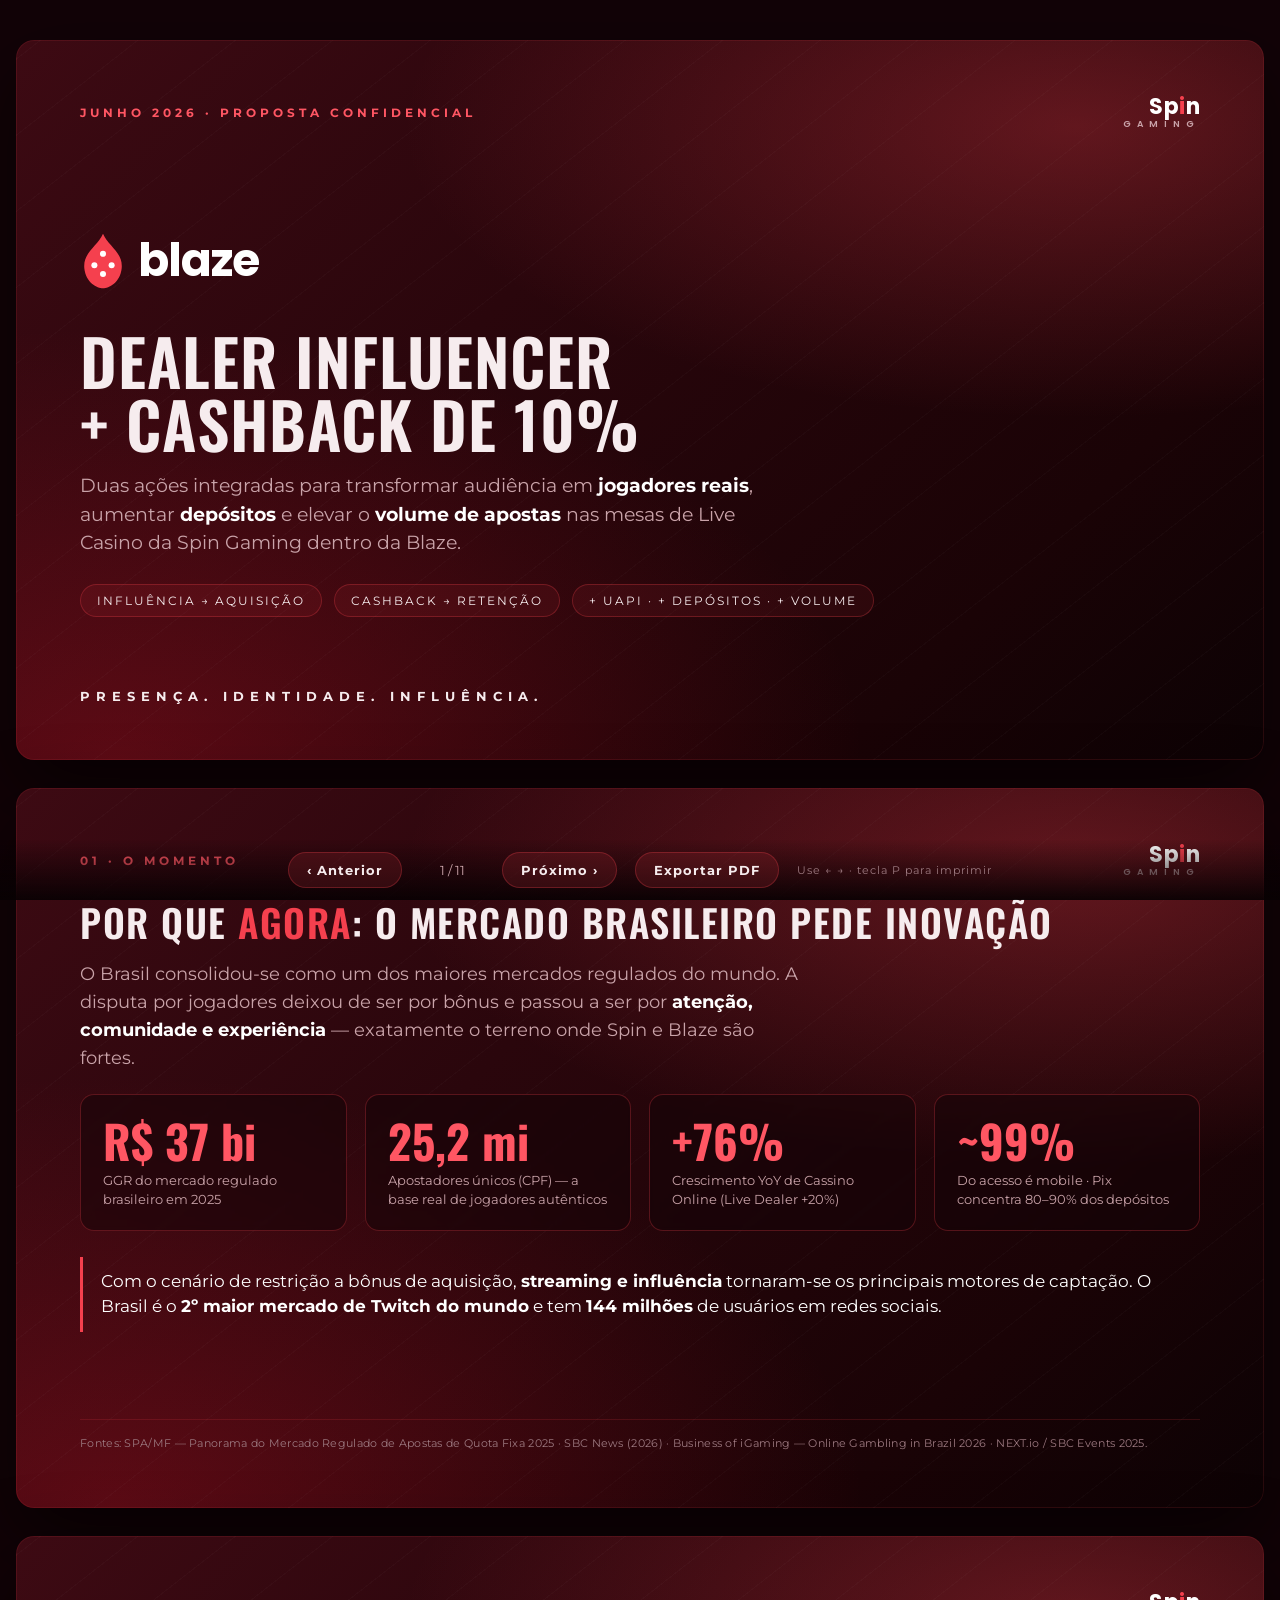
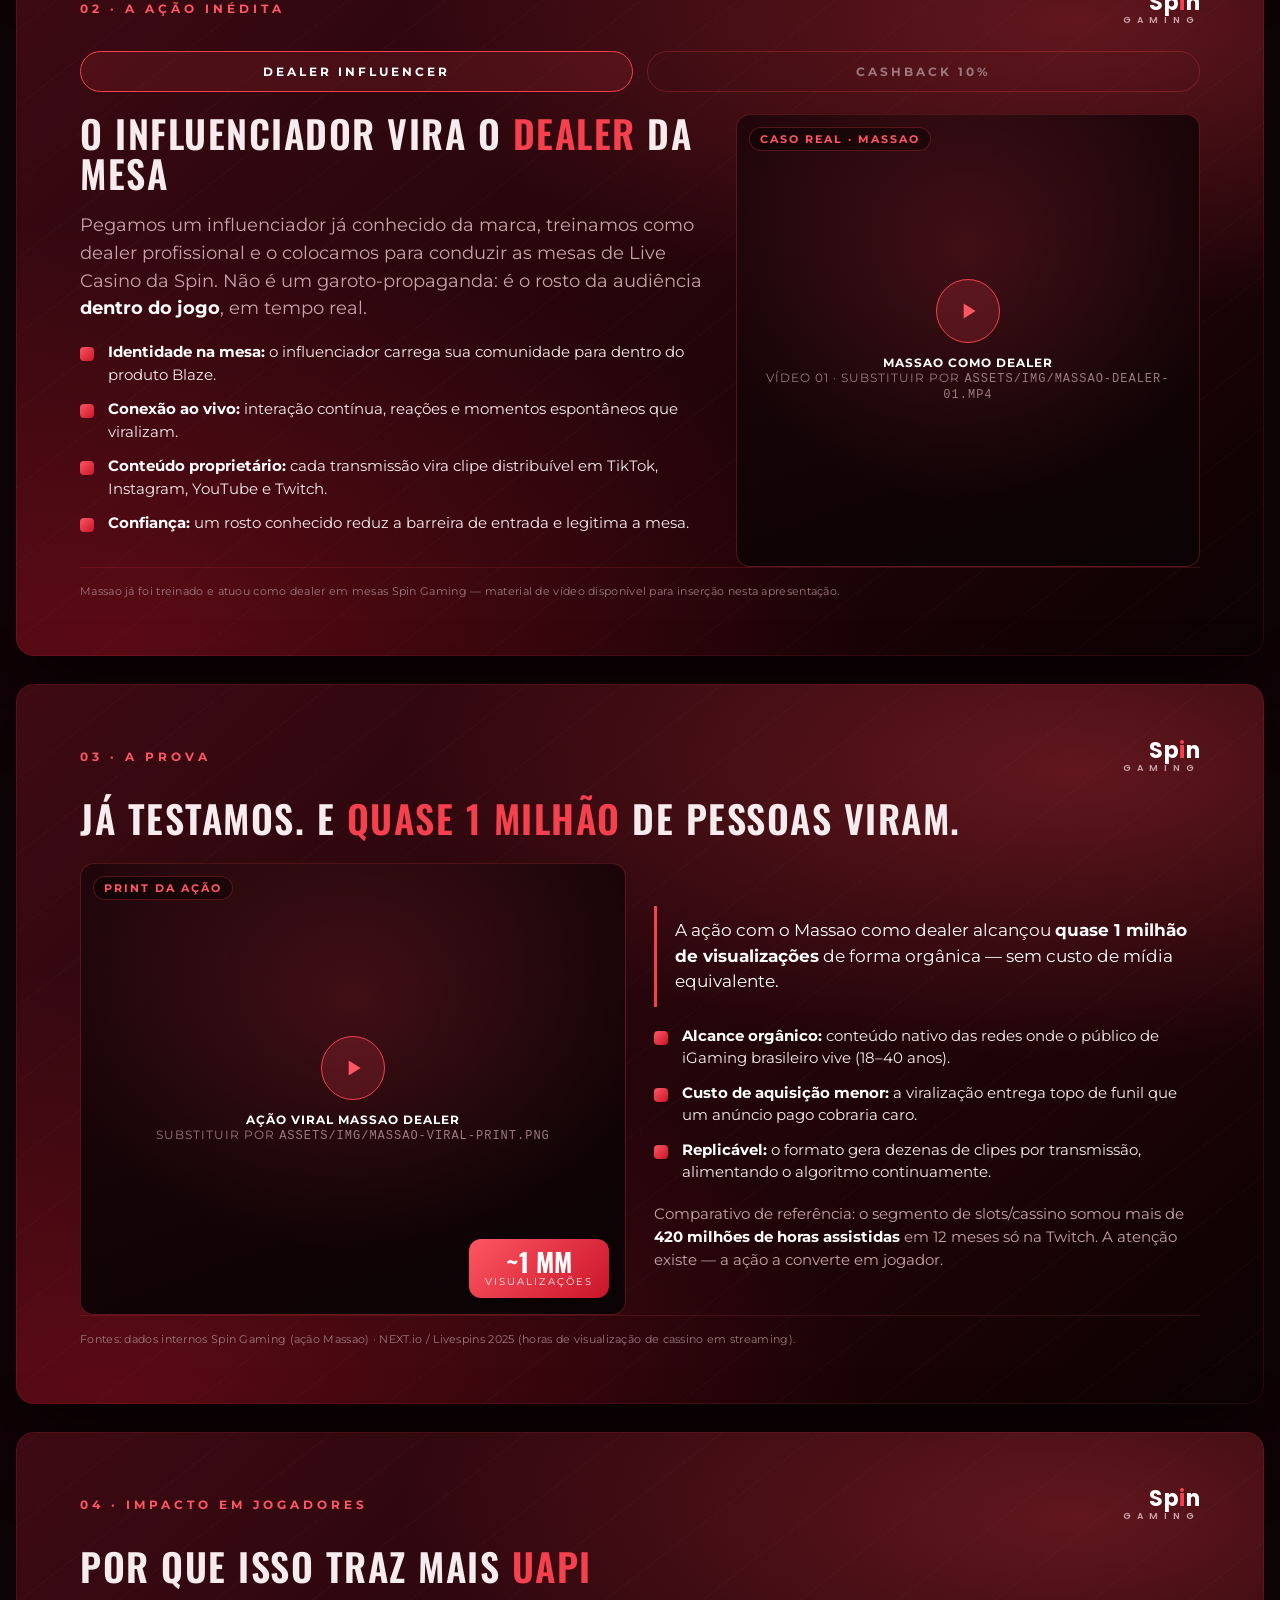
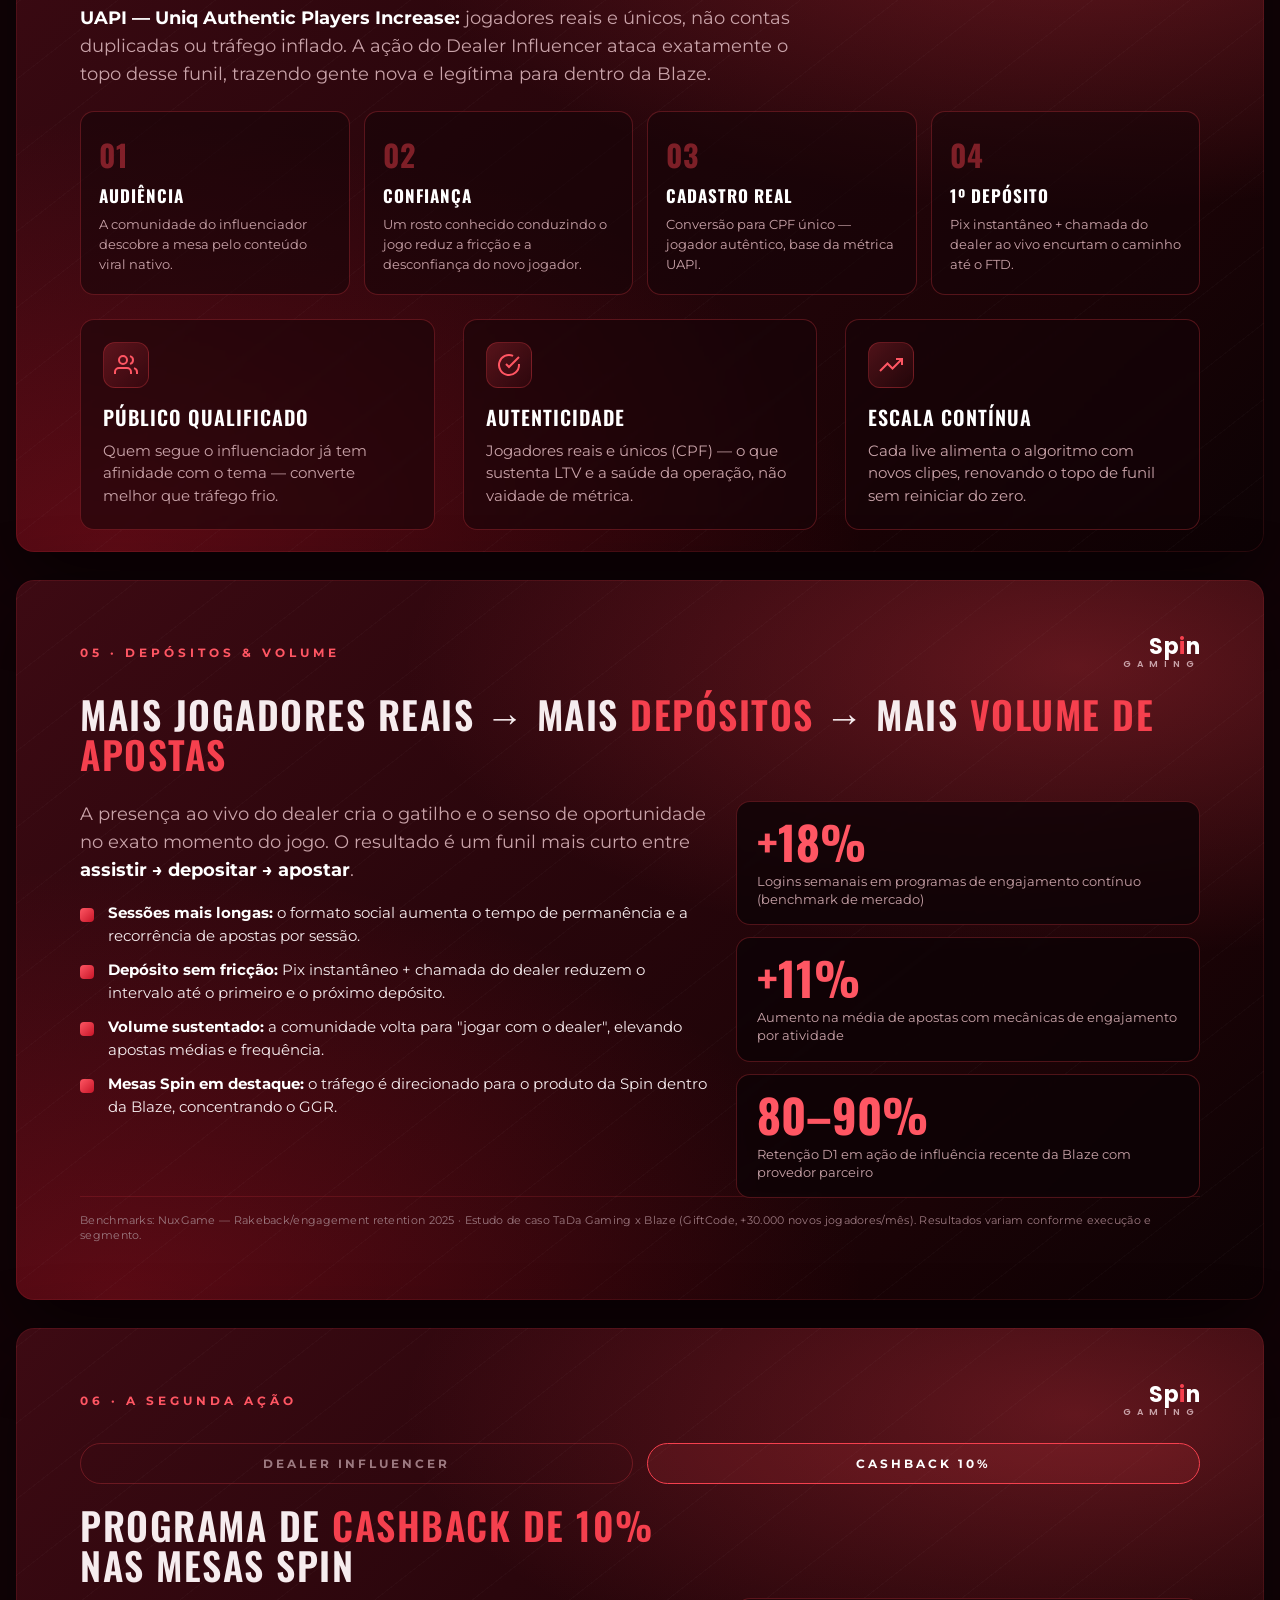
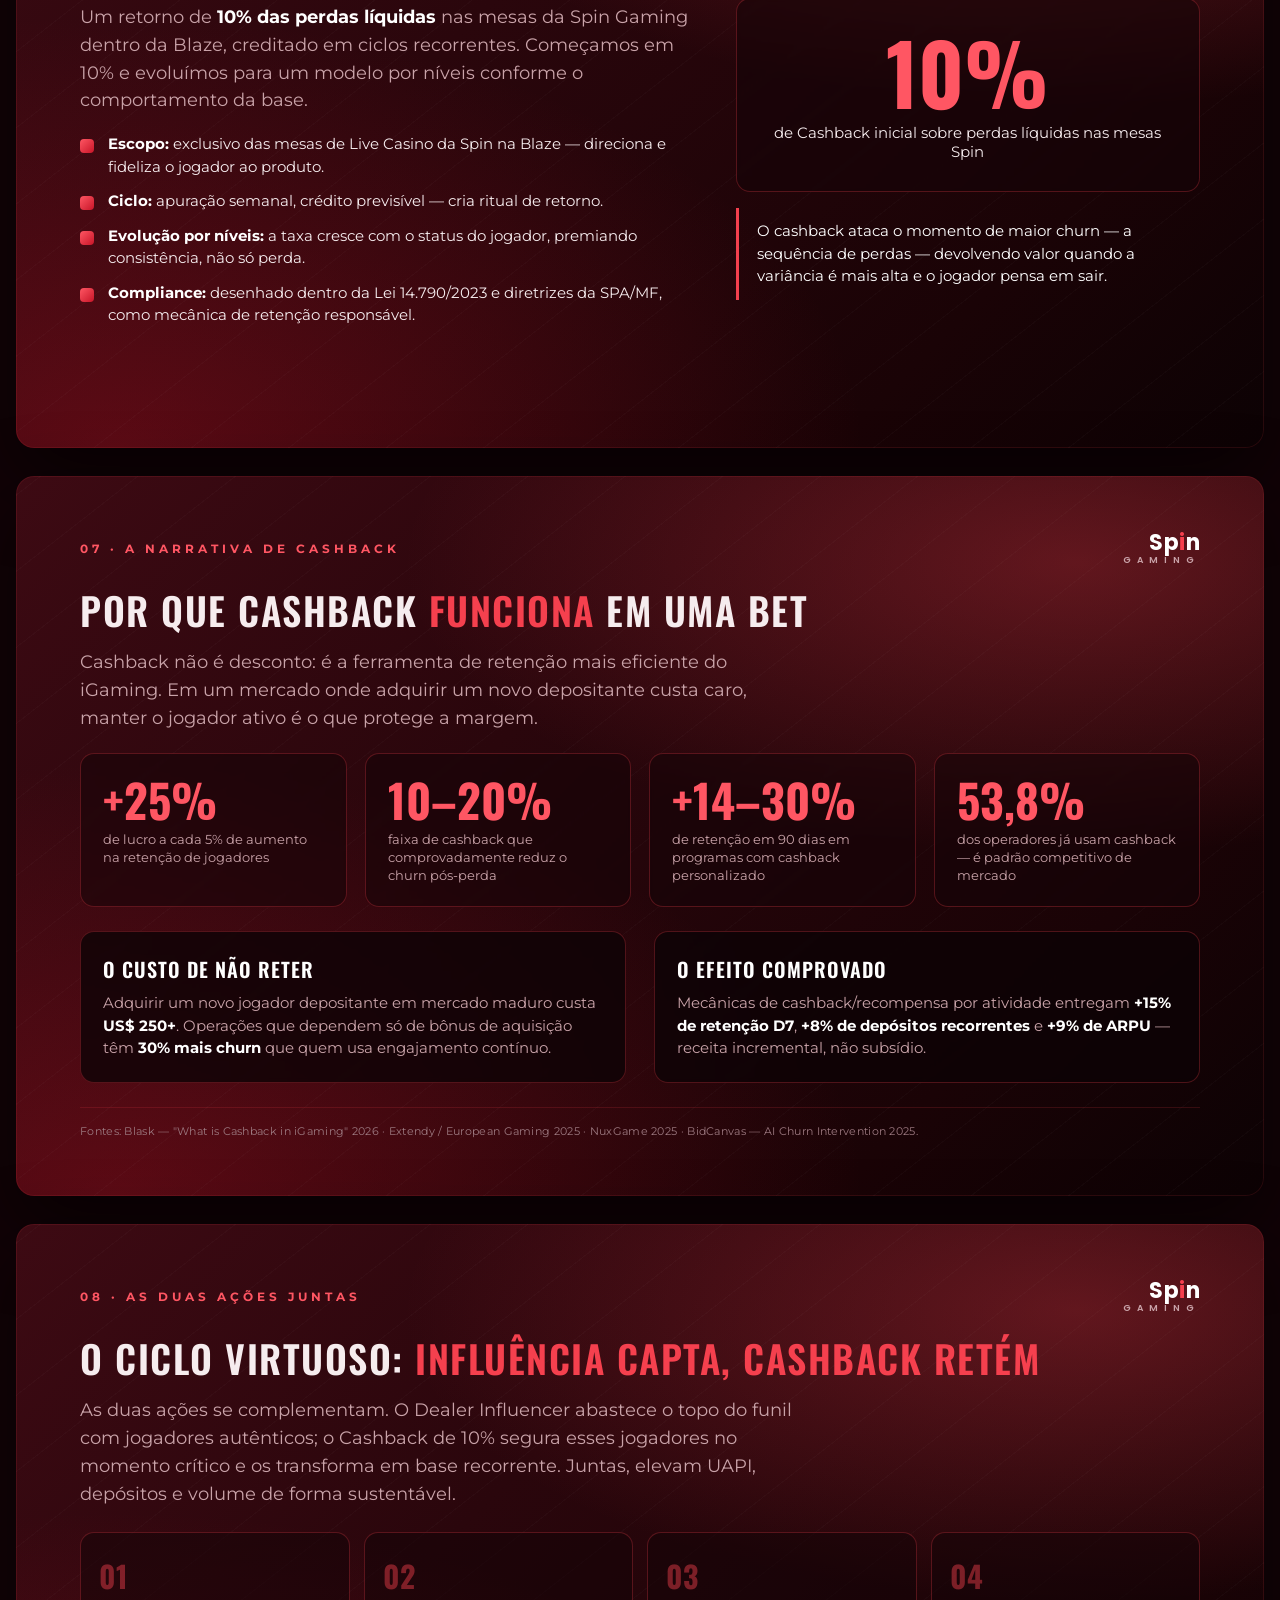
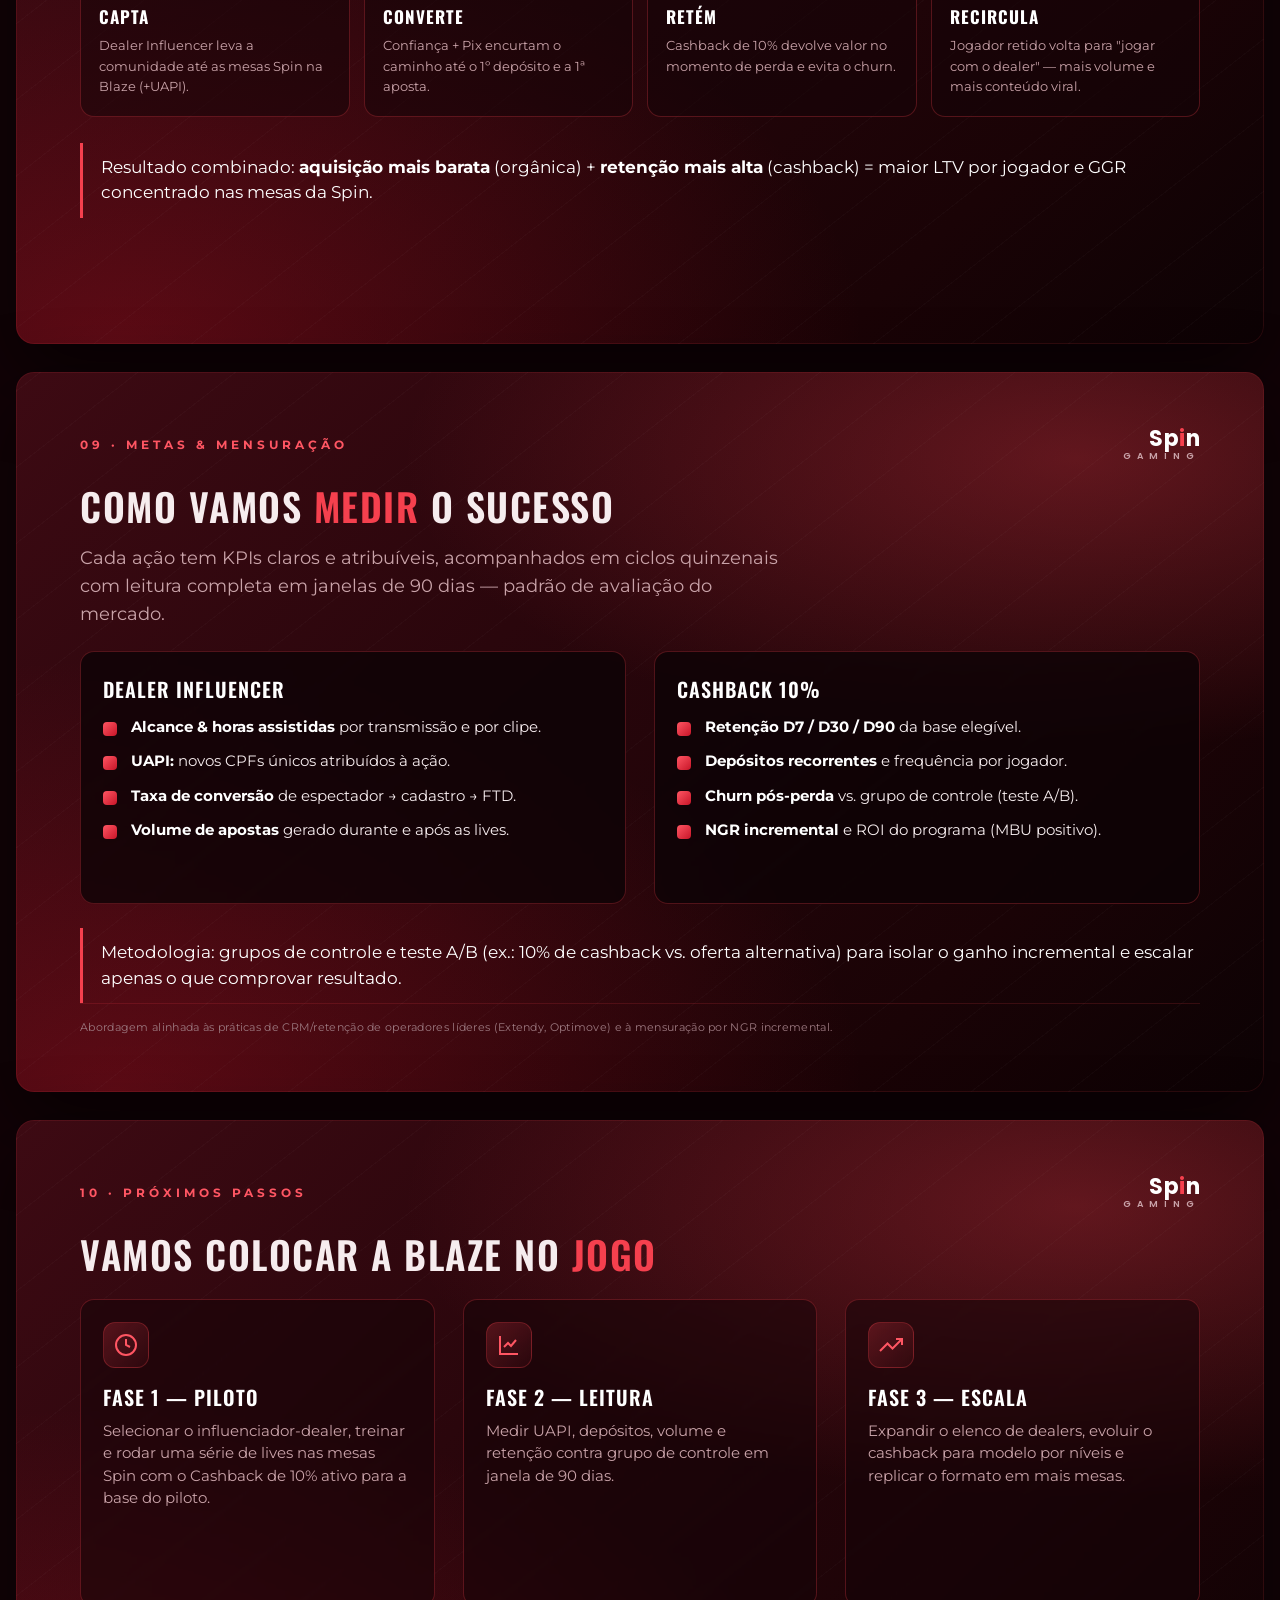
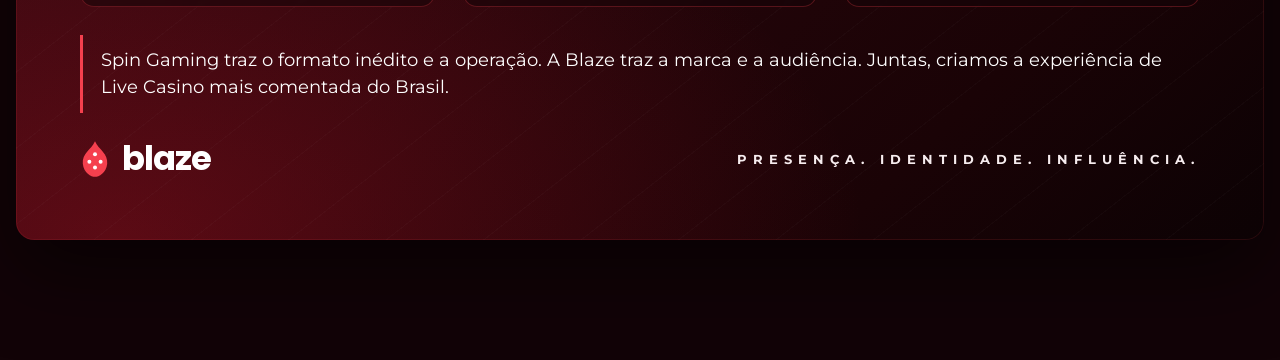
==== commit 4c852dd9: "Add Spin Gaming x Blaze deck: Dealer Influencer + 10% Cashback 11-slide HTML/CSS presentation matchi" ====
--- a/index.html
+++ b/index.html
@@ -1,487 +1,424 @@
 <!DOCTYPE html>
 <html lang="pt-BR">
 <head>
-<meta charset="UTF-8" />
-<meta name="viewport" content="width=device-width, initial-scale=1.0" />
-<title>Spin Gaming × Blaze — Influencer Dealer & Cashback</title>
-<link rel="icon" href="assets/blaze-logo.svg" />
-<link rel="stylesheet" href="css/deck.css" />
+  <meta charset="UTF-8" />
+  <meta name="viewport" content="width=device-width, initial-scale=1.0" />
+  <title>Spin Gaming x Blaze — Dealer Influencer + Cashback</title>
+  <meta name="description" content="Apresentação Spin Gaming para a Blaze: ação de Dealer Influencer e Programa de Cashback de 10% para as mesas de Live Casino." />
+  <link rel="preconnect" href="https://fonts.googleapis.com" />
+  <link rel="preconnect" href="https://fonts.gstatic.com" crossorigin />
+  <link href="https://fonts.googleapis.com/css2?family=Montserrat:wght@400;500;600;700;800&family=Oswald:wght@400;500;600;700&family=Poppins:wght@600;700&display=swap" rel="stylesheet" />
+  <link rel="stylesheet" href="assets/css/styles.css" />
 </head>
 <body>
-<div class="deck">
-
-  <!-- ============================= SLIDE 1 — CAPA ============================= -->
-  <section class="slide cover">
-    <img class="big-flame" src="assets/blaze-logo.svg" alt="" />
-    <div class="watermark">SPIN × BLAZE</div>
-    <div class="cover-brands">
-      <img class="spin" src="assets/spin-logo.svg" alt="Spin Gaming" />
-      <div class="divider" style="height:42px"></div>
-      <div class="blaze-lockup">
-        <img src="assets/blaze-logo.svg" alt="" />
-        <span>blaze</span>
-      </div>
-    </div>
-    <div class="kicker">Proposta de Ação · Junho 2026</div>
-    <h1>O Influenciador<br/>vira o Dealer.<br/>A Mesa vira <span class="hl">Audiência.</span></h1>
-    <p class="sub">Uma ação inédita de Live Casino + um programa de Cashback de 10% nas mesas Spin Gaming dentro da Blaze. Mais <b style="color:#fff">UAPI</b>, mais depósitos, mais volume de apostas.</p>
-    <div class="foot" style="margin-top:48px">
-      <span>Spin Gaming Brasil &nbsp;·&nbsp; Live Casino</span>
-      <span class="pg">Confidencial — Blaze</span>
-    </div>
-  </section>
-
-  <!-- ============================= SLIDE 2 — RESUMO ============================= -->
-  <section class="slide">
-    <div class="topbar">
-      <span class="tag">A Proposta em uma página</span>
-      <div class="brandrow">
-        <img class="spin" src="assets/spin-logo.svg" alt="Spin Gaming" />
-        <div class="divider"></div>
-        <div class="blaze-lockup"><img src="assets/blaze-logo.svg" alt=""/><span>blaze</span></div>
-      </div>
-    </div>
-
-    <div class="kicker">Executive Summary</div>
-    <h2 class="heading">Duas alavancas que se retroalimentam</h2>
-    <p class="lede mb-32">Combinamos <span class="hl">aquisição autêntica</span> (Influencer Dealer) com <span class="hl">retenção inteligente</span> (Cashback 10%). Uma traz o jogador real; a outra o mantém ativo, depositando e apostando.</p>
-
-    <div class="grid cols-2" style="gap:22px">
-      <div class="card glow">
-        <span class="ico">🎙️</span>
-        <h3>Ação 1 · Influencer Dealer</h3>
-        <p>Treinamos um influenciador da marca na <span class="white">Spin Academy</span> e o colocamos para operar uma mesa ao vivo na Blaze. Entretenimento real, comunidade engajada e tráfego qualificado direto para a mesa.</p>
-      </div>
-      <div class="card glow">
-        <span class="ico">💸</span>
-        <h3>Ação 2 · Cashback 10%</h3>
-        <p>Programa de cashback nas mesas Spin Gaming dentro da Blaze, começando em <span class="white">10% sobre perdas</span>. Reduz o atrito da derrota, prolonga a sessão e transforma jogador casual em jogador recorrente.</p>
-      </div>
-    </div>
-
-    <div class="banner" style="margin-top:24px">
-      <b>Tese central:</b> o Influencer Dealer enche o funil de <b>UAPI — Uniq Authentic Players</b>; o Cashback de 10% converte essa base em <b>depósitos recorrentes e maior volume de apostas (GGV)</b>.
-    </div>
-
-    <div class="foot">
-      <span>Spin Gaming × Blaze · Influencer Dealer + Cashback</span>
-      <span class="pg">02</span>
-    </div>
-  </section>
-
-  <!-- ============================= SLIDE 3 — CENÁRIO ============================= -->
-  <section class="slide">
-    <div class="topbar">
-      <span class="tag">O Mercado</span>
-      <div class="brandrow">
-        <img class="spin" src="assets/spin-logo.svg" alt="Spin Gaming" />
-        <div class="divider"></div>
-        <div class="blaze-lockup"><img src="assets/blaze-logo.svg" alt=""/><span>blaze</span></div>
-      </div>
-    </div>
-
-    <div class="kicker">O Cenário Brasileiro</div>
-    <h2 class="heading">Um mercado gigante — e cada vez mais competitivo</h2>
-    <p class="lede mb-32">No 1º ano regulado, o Brasil consolidou um dos maiores mercados de apostas do mundo. A disputa agora não é por existência, é por <span class="hl">atenção e retenção</span>.</p>
-
-    <div class="grid cols-4">
-      <div class="card stat"><div class="num">R$ 37 bi</div><div class="lbl">GGR do mercado regulado (≈ US$ 7 bi) em 2025</div><div class="src">Fonte: SPA-MF / Min. Fazenda</div></div>
-      <div class="card stat"><div class="num">25,2 mi</div><div class="lbl">brasileiros apostaram no mercado regulado</div><div class="src">Fonte: SPA-MF (Sigap)</div></div>
-      <div class="card stat"><div class="num">+20-30%</div><div class="lbl">crescimento projetado de GGR para 2026</div><div class="src">Fonte: GameOn Market Outlook</div></div>
-      <div class="card stat"><div class="num">95%+</div><div class="lbl">dos apostadores usam <b>PIX</b> como método preferido</div><div class="src">Fonte: Uberman Agency</div></div>
-    </div>
-
-    <div class="banner" style="margin-top:26px">
-      <b>O desafio:</b> com ~80 operadores licenciados e CAC entre <b>US$ 250 e US$ 500</b> por jogador, comprar mídia ficou caro e a publicidade de jogos é restrita nas grandes plataformas. Vence quem constrói <b>confiança e comunidade</b> — exatamente o que esta proposta entrega.
-    </div>
-
-    <div class="foot">
-      <span>Spin Gaming × Blaze · Influencer Dealer + Cashback</span>
-      <span class="pg">03</span>
-    </div>
-  </section>
-
-  <!-- ============================= SLIDE 4 — UAPI conceito ============================= -->
-  <section class="slide">
-    <div class="topbar">
-      <span class="tag">A Métrica que importa</span>
-      <div class="brandrow">
-        <img class="spin" src="assets/spin-logo.svg" alt="Spin Gaming" />
-        <div class="divider"></div>
-        <div class="blaze-lockup"><img src="assets/blaze-logo.svg" alt=""/><span>blaze</span></div>
-      </div>
-    </div>
-
-    <div class="split">
-      <div>
-        <div class="kicker">Por que UAPI?</div>
-        <h2 class="heading">Nem todo cadastro é um jogador.</h2>
-        <p class="lede mb-24">Campanhas de bônus genéricas enchem o banco de dados de <span class="white">caçadores de bônus</span>: convertem abaixo de 1,2% e somem na primeira semana. O que move o negócio é o <span class="hl">UAPI — Uniq Authentic Player</span>: jogador único, real e engajado, que volta e deposita por vontade própria.</p>
-        <ul class="checks">
-          <li><b>Único:</b> uma pessoa real, com KYC e PIX — não um multi-conta.</li>
-          <li><b>Autêntico:</b> chegou por confiança, não por spam de bônus.</li>
-          <li><b>Engajado:</b> consome o conteúdo, participa da mesa e retorna.</li>
-        </ul>
-      </div>
-      <div class="grid" style="gap:16px">
-        <div class="card stat glow"><div class="num">40%</div><div class="lbl">dos usuários adquiridos por bônus abandonam <b>na 1ª semana</b></div><div class="src">Fonte: BidCanvas — Deposit Bonus ROI</div></div>
-        <div class="card stat"><div class="num">&lt;1,2%</div><div class="lbl">taxa de conversão de campanhas de "bonus spam"</div><div class="src">Fonte: Uberman Agency case study</div></div>
-        <div class="card stat"><div class="num">2 depósitos</div><div class="lbl">é o sinal mais confiável de intenção real do jogador</div><div class="src">Fonte: BidCanvas</div></div>
-      </div>
-    </div>
-
-    <div class="banner" style="margin-top:26px">
-      A pergunta certa não é <b>"quantos cadastros?"</b> — e sim <b>"quantos UAPI?"</b>. As duas ações desta proposta foram desenhadas para maximizar essa métrica.
-    </div>
-
-    <div class="foot">
-      <span>Spin Gaming × Blaze · Influencer Dealer + Cashback</span>
-      <span class="pg">04</span>
-    </div>
-  </section>
-
-  <!-- ============================= SLIDE 5 — A AÇÃO Influencer Dealer ============================= -->
-  <section class="slide">
-    <div class="topbar">
-      <span class="tag">Ação 1</span>
-      <div class="brandrow">
-        <img class="spin" src="assets/spin-logo.svg" alt="Spin Gaming" />
-        <div class="divider"></div>
-        <div class="blaze-lockup"><img src="assets/blaze-logo.svg" alt=""/><span>blaze</span></div>
-      </div>
-    </div>
-
-    <div class="pills">
-      <span class="pill active">Influencer Dealer</span>
-      <span class="pill">Cashback 10%</span>
-    </div>
-
-    <div class="kicker">O Formato Inédito</div>
-    <h2 class="heading">O influenciador não só joga — ele conduz a mesa.</h2>
-    <p class="lede mb-32">Tiramos o criador da posição de apostador e o colocamos como <span class="hl">dealer ao vivo</span>. Ele lida as cartas, gira a roleta, interage no chat e transforma a mesa Spin Gaming em um programa de entretenimento dentro da Blaze.</p>
-
-    <div class="steps grid cols-2" style="gap:18px 40px">
-      <div class="step"><div class="n">1</div><div class="body"><h4>Seleção</h4><p>Influenciador já conhecido e confiável para a base Blaze.</p></div></div>
-      <div class="step"><div class="n">2</div><div class="body"><h4>Spin Academy</h4><p>Capacitação completa: regras, operação da mesa e dinâmica de interação ao vivo.</p></div></div>
-      <div class="step"><div class="n">3</div><div class="body"><h4>Transmissão</h4><p>Live na mesa Spin Gaming dentro da Blaze, com chat, desafios e PIX em destaque.</p></div></div>
-      <div class="step"><div class="n">4</div><div class="body"><h4>Distribuição</h4><p>Cortes para TikTok, Reels e YouTube — viralização e cauda longa de tráfego.</p></div></div>
-    </div>
-
-    <div class="banner" style="margin-top:26px">
-      <b>Já validado pela Spin:</b> Thiago Massao atuou como crupiê numa mesa de Baccarat ao vivo por ~1h, treinado pela Spin Academy — uma ação <b>inédita no iGaming brasileiro</b>, noticiada pela Jovem Pan e veículos do setor.
-    </div>
-
-    <div class="foot">
-      <span>Spin Gaming × Blaze · Influencer Dealer + Cashback</span>
-      <span class="pg">05</span>
-    </div>
-  </section>
-
-  <!-- ============================= SLIDE 6 — PROVA / CASE ============================= -->
-  <section class="slide">
-    <div class="topbar">
-      <span class="tag">Ação 1 · Prova de Conceito</span>
-      <div class="brandrow">
-        <img class="spin" src="assets/spin-logo.svg" alt="Spin Gaming" />
-        <div class="divider"></div>
-        <div class="blaze-lockup"><img src="assets/blaze-logo.svg" alt=""/><span>blaze</span></div>
-      </div>
-    </div>
-
-    <div class="kicker">Não é teoria — já aconteceu</div>
-    <h2 class="heading">O case Massao &amp; a economia do micro-influência</h2>
-    <p class="lede mb-32">A ação que a Spin já rodou provou o apelo do formato. E os números do mercado mostram por que o influenciador-dealer é a forma mais barata e autêntica de adquirir UAPI.</p>
-
-    <div class="grid cols-4">
-      <div class="card stat glow"><div class="num">~1 milhão</div><div class="lbl">de visualizações geradas pela ação do influenciador como dealer</div><div class="src">Dado interno Spin Gaming</div></div>
-      <div class="card stat"><div class="num">14%</div><div class="lbl">de conversão de espectador → cadastro em lives de criadores</div><div class="src">Fonte: Uberman streamer case</div></div>
-      <div class="card stat"><div class="num">37%</div><div class="lbl">taxa de depósito entre jogadores adquiridos via streamers</div><div class="src">Fonte: Uberman streamer case</div></div>
-      <div class="card stat"><div class="num">3,2x</div><div class="lbl">de ROI em rede de criadores autênticos (vs. mídia paga bloqueada)</div><div class="src">Fonte: Uberman streamer case</div></div>
-    </div>
-
-    <table class="matrix" style="margin-top:28px">
-      <thead><tr><th>Critério</th><th>Mega-influencer (500k+)</th><th>Criador autêntico (20-200k)</th><th>Vantagem</th></tr></thead>
-      <tbody>
-        <tr><td class="k">Confiança da audiência</td><td>Baixa (visto como anúncio)</td><td>Alta (membro da comunidade)</td><td class="pos">Crítico p/ iGaming</td></tr>
-        <tr><td class="k">CPA médio</td><td>US$ 85-120</td><td>US$ 22-38</td><td class="pos">−65% de custo</td></tr>
-        <tr><td class="k">Taxa de engajamento</td><td>1,8-2,5%</td><td>8-12%</td><td class="pos">5x maior</td></tr>
-      </tbody>
-    </table>
-
-    <div class="foot">
-      <span>Spin Gaming × Blaze · Influencer Dealer + Cashback</span>
-      <span class="pg">06</span>
-    </div>
-  </section>
-
-  <!-- ============================= SLIDE 7 — POR QUE traz UAPI/depósitos/volume ============================= -->
-  <section class="slide">
-    <div class="topbar">
-      <span class="tag">Ação 1 · Mecânica de Valor</span>
-      <div class="brandrow">
-        <img class="spin" src="assets/spin-logo.svg" alt="Spin Gaming" />
-        <div class="divider"></div>
-        <div class="blaze-lockup"><img src="assets/blaze-logo.svg" alt=""/><span>blaze</span></div>
-      </div>
-    </div>
-
-    <div class="kicker">Do alcance ao depósito</div>
-    <h2 class="heading">Por que o Influencer Dealer gera UAPI, depósito e volume</h2>
-    <p class="lede mb-32">A confiança do criador encurta a distância entre <span class="white">descobrir</span> e <span class="white">apostar</span>. O funil inteiro acontece dentro da mesma experiência.</p>
-
-    <div class="flow mb-24">
-      <div class="node"><span class="ico">📣</span><h4>Alcance</h4><p>Audiência autêntica do influenciador, em escala (TikTok / YT / IG).</p></div>
-      <div class="arrow">→</div>
-      <div class="node"><span class="ico">❤️</span><h4>Confiança</h4><p>"O amigo que indica o jogo": engajamento 5x maior que mídia paga.</p></div>
-      <div class="arrow">→</div>
-      <div class="node"><span class="ico">👤</span><h4>UAPI</h4><p>Cadastro real com PIX direto na mesa — não caçador de bônus.</p></div>
-      <div class="arrow">→</div>
-      <div class="node"><span class="ico">💰</span><h4>Depósito</h4><p>37% de taxa de depósito + PIX em destaque na live.</p></div>
-      <div class="arrow">→</div>
-      <div class="node"><span class="ico">📈</span><h4>Volume</h4><p>Mesa ao vivo + permanência prolongada = mais apostas (GGV).</p></div>
-    </div>
-
-    <div class="grid cols-3">
-      <div class="card"><h3>Mais UAPI</h3><p>Tráfego qualificado e único entra direto na mesa Spin dentro da Blaze, com CPA até 65% menor.</p></div>
-      <div class="card"><h3>Mais Depósitos</h3><p>O formato híbrido (assistir + participar) aumenta o tempo de permanência e a propensão a depositar via PIX.</p></div>
-      <div class="card"><h3>Mais Volume</h3><p>Desafios e interação ao vivo aceleram a frequência de apostas — base do GGV e do GGR da Blaze.</p></div>
-    </div>
-
-    <div class="foot">
-      <span>Spin Gaming × Blaze · Influencer Dealer + Cashback</span>
-      <span class="pg">07</span>
-    </div>
-  </section>
-
-  <!-- ============================= SLIDE 8 — CASHBACK programa ============================= -->
-  <section class="slide">
-    <div class="topbar">
-      <span class="tag">Ação 2</span>
-      <div class="brandrow">
-        <img class="spin" src="assets/spin-logo.svg" alt="Spin Gaming" />
-        <div class="divider"></div>
-        <div class="blaze-lockup"><img src="assets/blaze-logo.svg" alt=""/><span>blaze</span></div>
-      </div>
-    </div>
-
-    <div class="pills">
-      <span class="pill">Influencer Dealer</span>
-      <span class="pill active">Cashback 10%</span>
-    </div>
-
-    <div class="kicker">O Programa de Retenção</div>
-    <h2 class="heading">Cashback de 10% nas mesas Spin dentro da Blaze</h2>
-    <p class="lede mb-32">Devolvemos <span class="hl">10% das perdas líquidas</span> do jogador nas mesas Spin Gaming. Simples, transparente e calibrado na faixa que o mercado comprova como a mais eficaz.</p>
-
-    <div class="grid cols-2" style="gap:22px">
-      <div>
-        <div class="steps">
-          <div class="step"><div class="n">%</div><div class="body"><h4>10% sobre perdas</h4><p>Cashback inicial de 10% sobre o resultado líquido negativo nas mesas Spin Gaming.</p></div></div>
-          <div class="step"><div class="n">⏱</div><div class="body"><h4>Ciclo semanal</h4><p>Apurado e creditado por período — devolve valor justamente quando a variância é maior.</p></div></div>
-          <div class="step"><div class="n">✓</div><div class="body"><h4>Regras claras</h4><p>Sem armadilhas: rollover baixo e termos transparentes = valor real percebido.</p></div></div>
-          <div class="step"><div class="n">↑</div><div class="body"><h4>Escalável por tier</h4><p>Estrutura pronta para evoluir em níveis VIP conforme engajamento da base.</p></div></div>
-        </div>
-      </div>
-      <div class="card glow" style="display:flex;flex-direction:column;justify-content:center">
-        <h3>Por que 10% é o ponto certo</h3>
-        <p style="margin-bottom:16px">Operadores que aplicam cashback sobre perdas na faixa de <span class="white">10%-20%</span> reportam <span class="white">maior continuação de sessão</span> e <span class="white">menor churn pós-perda</span>.</p>
-        <p style="margin-bottom:16px">Começar em <span class="white">10%</span> protege a margem da Blaze, prova o conceito e deixa espaço para escalar por desempenho.</p>
-        <div class="src" style="color:var(--ink-faint);font-size:11px">Fonte: Blask — What is Cashback in iGaming (2026)</div>
-      </div>
-    </div>
-
-    <div class="foot">
-      <span>Spin Gaming × Blaze · Influencer Dealer + Cashback</span>
-      <span class="pg">08</span>
-    </div>
-  </section>
-
-  <!-- ============================= SLIDE 9 — POR QUE cashback funciona ============================= -->
-  <section class="slide">
-    <div class="topbar">
-      <span class="tag">Ação 2 · A Evidência de Mercado</span>
-      <div class="brandrow">
-        <img class="spin" src="assets/spin-logo.svg" alt="Spin Gaming" />
-        <div class="divider"></div>
-        <div class="blaze-lockup"><img src="assets/blaze-logo.svg" alt=""/><span>blaze</span></div>
-      </div>
-    </div>
-
-    <div class="kicker">Por que cashback funciona numa Bet</div>
-    <h2 class="heading">A economia da retenção é imbatível</h2>
-    <p class="lede mb-32">Adquirir custa caro; reter multiplica lucro. O cashback ataca exatamente o momento de maior abandono — a derrota — e transforma frustração em nova sessão.</p>
-
-    <div class="grid cols-4 mb-24">
-      <div class="card stat glow"><div class="num">+25%</div><div class="lbl">de lucro a cada <b>5% de melhora na retenção</b></div><div class="src">Fonte: Blask / BidCanvas</div></div>
-      <div class="card stat"><div class="num">53,8%</div><div class="lbl">dos operadores usam cashback — a ferramenta de fidelização mais comum</div><div class="src">Fonte: Blask (2026)</div></div>
-      <div class="card stat"><div class="num">14-30%</div><div class="lbl">de melhora na retenção de 90 dias com cashback personalizado</div><div class="src">Fonte: Blask case studies</div></div>
-      <div class="card stat"><div class="num">+30%</div><div class="lbl">de churn em quem depende só de bônus, sem cashback</div><div class="src">Fonte: Blask (2026)</div></div>
-    </div>
-
-    <div class="split" style="gap:30px;align-items:center">
-      <div class="card">
-        <h3>O mecanismo psicológico</h3>
-        <p>A maioria dos jogadores pensa em abandonar a plataforma após uma sequência de perdas. O cashback devolve valor exatamente nesse momento de <span class="white">aversão à perda</span> — reduz a frustração, prolonga a sessão e aumenta a probabilidade de um novo depósito.</p>
-      </div>
-      <div class="card">
-        <h3>Efeito no comportamento de aposta</h3>
-        <p>Programas de recompensa e personalização no cassino elevam o <span class="white">valor médio da aposta em +34%</span>, a taxa de colocação de apostas em <span class="white">+20-25%</span> e a receita do cassino em <span class="white">+15%</span>.</p>
-        <div class="src" style="color:var(--ink-faint);font-size:11px;margin-top:10px">Fonte: Sportradar/VAIX, Altenar</div>
-      </div>
-    </div>
-
-    <div class="foot">
-      <span>Spin Gaming × Blaze · Influencer Dealer + Cashback</span>
-      <span class="pg">09</span>
-    </div>
-  </section>
-
-  <!-- ============================= SLIDE 10 — SINERGIA / FLYWHEEL ============================= -->
-  <section class="slide">
-    <div class="topbar">
-      <span class="tag">1 + 1 = 3</span>
-      <div class="brandrow">
-        <img class="spin" src="assets/spin-logo.svg" alt="Spin Gaming" />
-        <div class="divider"></div>
-        <div class="blaze-lockup"><img src="assets/blaze-logo.svg" alt=""/><span>blaze</span></div>
-      </div>
-    </div>
-
-    <div class="kicker">O Efeito Combinado</div>
-    <h2 class="heading">Um flywheel de aquisição e retenção</h2>
-    <p class="lede mb-32">Separadas, são duas boas ações. Juntas, criam um ciclo que se acelera sozinho: o influenciador traz o UAPI, o cashback o mantém — e a base ativa vira público para a próxima live.</p>
-
-    <div class="flow mb-24">
-      <div class="node glow" style="border-color:rgba(255,43,69,.35)"><span class="ico">🎙️</span><h4>Influencer Dealer</h4><p>Adquire UAPI autêntico e barato direto na mesa.</p></div>
-      <div class="arrow">→</div>
-      <div class="node"><span class="ico">💸</span><h4>Cashback 10%</h4><p>Retém o UAPI após a perda e estimula novo depósito.</p></div>
-      <div class="arrow">→</div>
-      <div class="node"><span class="ico">🔁</span><h4>Base ativa</h4><p>Jogadores recorrentes = mais volume e LTV na Blaze.</p></div>
-      <div class="arrow">↺</div>
-      <div class="node glow" style="border-color:rgba(255,43,69,.35)"><span class="ico">👥</span><h4>Audiência</h4><p>Base engajada vira público para a próxima ação do dealer.</p></div>
-    </div>
-
-    <div class="grid cols-3">
-      <div class="card"><h3>Aquisição barata</h3><p>CPA até 65% menor que mega-influência e mídia paga restrita.</p></div>
-      <div class="card"><h3>Retenção comprovada</h3><p>Cashback 10-20% reduz churn pós-perda e prolonga sessões.</p></div>
-      <div class="card"><h3>Conteúdo proprietário</h3><p>Cada live gera cortes virais e cauda longa de aquisição.</p></div>
-    </div>
-
-    <div class="foot">
-      <span>Spin Gaming × Blaze · Influencer Dealer + Cashback</span>
-      <span class="pg">10</span>
-    </div>
-  </section>
-
-  <!-- ============================= SLIDE 11 — EXECUÇÃO / FASES ============================= -->
-  <section class="slide">
-    <div class="topbar">
-      <span class="tag">Como Executamos</span>
-      <div class="brandrow">
-        <img class="spin" src="assets/spin-logo.svg" alt="Spin Gaming" />
-        <div class="divider"></div>
-        <div class="blaze-lockup"><img src="assets/blaze-logo.svg" alt=""/><span>blaze</span></div>
-      </div>
-    </div>
-
-    <div class="kicker">Plano de Execução</div>
-    <h2 class="heading">Quatro fases, risco controlado</h2>
-    <p class="lede mb-32">A Spin Gaming entrega estrutura técnica, treinamento e operação da mesa ao vivo. A Blaze entrega a plataforma e a base. Começamos enxuto e escalamos por resultado.</p>
-
-    <div class="grid cols-4">
-      <div class="card"><h3>Fase 1 · Setup</h3><p>Seleção do influenciador, alinhamento de marca e configuração das mesas Spin na Blaze. Definição do mecanismo de cashback (10%).</p></div>
-      <div class="card"><h3>Fase 2 · Academy</h3><p>Treinamento do influenciador como dealer na Spin Academy: regras, operação e interação ao vivo.</p></div>
-      <div class="card"><h3>Fase 3 · Go-Live</h3><p>Primeira transmissão do Influencer Dealer + ativação do cashback. PIX e CTA em destaque. Cortes para redes sociais.</p></div>
-      <div class="card"><h3>Fase 4 · Escala</h3><p>Calendário recorrente de lives, novos dealers e evolução do cashback por tiers conforme os KPIs.</p></div>
-    </div>
-
-    <div class="banner" style="margin-top:26px">
-      <b>Jogos sugeridos para a mesa:</b> Baccarat, Blackjack, Roleta e Football Studio (Brazilian Football) — formatos de ritmo rápido, ideais para interação ao vivo e cortes virais.
-    </div>
-
-    <div class="foot">
-      <span>Spin Gaming × Blaze · Influencer Dealer + Cashback</span>
-      <span class="pg">11</span>
-    </div>
-  </section>
-
-  <!-- ============================= SLIDE 12 — KPIs ============================= -->
-  <section class="slide">
-    <div class="topbar">
-      <span class="tag">Como Medimos o Sucesso</span>
-      <div class="brandrow">
-        <img class="spin" src="assets/spin-logo.svg" alt="Spin Gaming" />
-        <div class="divider"></div>
-        <div class="blaze-lockup"><img src="assets/blaze-logo.svg" alt=""/><span>blaze</span></div>
-      </div>
-    </div>
-
-    <div class="kicker">KPIs &amp; Governança</div>
-    <h2 class="heading">Tudo amarrado a número</h2>
-    <p class="lede mb-32">Cada ação tem métrica de saída. Acompanhamos em painel compartilhado e ajustamos o cashback e o calendário de lives por performance real.</p>
-
-    <table class="matrix">
-      <thead><tr><th>Pilar</th><th>KPI principal</th><th>O que observar</th><th>Benchmark de referência</th></tr></thead>
-      <tbody>
-        <tr><td class="k">Aquisição</td><td>UAPI por live</td><td>Cadastros únicos reais via mesa</td><td class="pos">Conversão de espectador ~14%</td></tr>
-        <tr><td class="k">Monetização</td><td>Taxa de 1º depósito</td><td>% de UAPI que deposita (PIX)</td><td class="pos">~37% em ações de streamer</td></tr>
-        <tr><td class="k">Volume</td><td>GGV / apostas por jogador</td><td>Frequência e ticket de aposta</td><td class="pos">+20-25% c/ personalização</td></tr>
-        <tr><td class="k">Retenção</td><td>Churn pós-perda / D30</td><td>Continuação de sessão após cashback</td><td class="pos">+14-30% em retenção 90d</td></tr>
-        <tr><td class="k">Eficiência</td><td>CPA &amp; ROI</td><td>Custo por UAPI vs. mídia paga</td><td class="pos">CPA −65% · ROI 3,2x</td></tr>
-        <tr><td class="k">Alcance</td><td>Views &amp; cortes</td><td>Visualizações e cauda longa social</td><td class="pos">~1 mi na ação validada</td></tr>
-      </tbody>
-    </table>
-
-    <div class="foot">
-      <span>Spin Gaming × Blaze · Influencer Dealer + Cashback</span>
-      <span class="pg">12</span>
-    </div>
-  </section>
-
-  <!-- ============================= SLIDE 13 — CTA ============================= -->
-  <section class="slide cover">
-    <img class="big-flame" src="assets/blaze-logo.svg" alt="" />
-    <div class="kicker">Próximo Passo</div>
-    <h1 style="font-size:52px;max-width:880px">Vamos colocar o<br/>influenciador na mesa<br/>— e o jogador para <span class="hl">ficar.</span></h1>
-    <p class="sub" style="max-width:680px">Proposta: aprovar um <b style="color:#fff">piloto</b> com 1 influenciador como dealer nas mesas Spin Gaming dentro da Blaze + cashback de <b style="color:#fff">10%</b>, medido por UAPI, depósitos e volume de apostas.</p>
-
-    <div class="grid cols-3" style="margin-top:40px;max-width:920px">
-      <div class="card"><h3>Spin entrega</h3><p>Mesas, Spin Academy, operação ao vivo e mecânica de cashback.</p></div>
-      <div class="card"><h3>Blaze entrega</h3><p>Plataforma, base e o influenciador-âncora da marca.</p></div>
-      <div class="card"><h3>Juntos</h3><p>Uma ação inédita que vira conteúdo, comunidade e receita.</p></div>
-    </div>
-
-    <div class="cover-brands" style="margin-top:48px;margin-bottom:0">
-      <img class="spin" src="assets/spin-logo.svg" alt="Spin Gaming" style="height:34px" />
-      <div class="divider" style="height:34px"></div>
-      <div class="blaze-lockup"><img src="assets/blaze-logo.svg" alt="" style="height:36px"/><span style="font-size:28px">blaze</span></div>
-    </div>
-    <p class="note">Fontes: SPA-MF/Min. Fazenda · Blask · BidCanvas · Uberman Agency · Sportradar/VAIX · Altenar · GameOn · Jovem Pan. Dado de ~1 mi de views: interno Spin Gaming.</p>
-  </section>
-
-</div>
-
-<div class="navhint">← → para navegar · &nbsp;P / Ctrl+P para exportar em PDF</div>
-
-<script>
-  // Navegação por teclado entre slides
-  const slides = Array.from(document.querySelectorAll('.slide'));
-  let idx = 0;
-  function go(n){
-    idx = Math.max(0, Math.min(slides.length - 1, n));
-    slides[idx].scrollIntoView({ behavior: 'smooth', block: 'center' });
-  }
-  document.addEventListener('keydown', (e) => {
-    if (['ArrowRight','ArrowDown','PageDown',' '].includes(e.key)) { e.preventDefault(); go(idx + 1); }
-    if (['ArrowLeft','ArrowUp','PageUp'].includes(e.key)) { e.preventDefault(); go(idx - 1); }
-    if (e.key === 'Home') go(0);
-    if (e.key === 'End') go(slides.length - 1);
-  });
-  // Atualiza índice ao rolar manualmente
-  const io = new IntersectionObserver((entries) => {
-    entries.forEach((en) => { if (en.isIntersecting) idx = slides.indexOf(en.target); });
-  }, { threshold: 0.6 });
-  slides.forEach((s) => io.observe(s));
-</script>
+  <main class="deck">
+
+    <!-- ===================== SLIDE 1 — COVER ===================== -->
+    <section class="slide cover" id="s1">
+      <div class="slide__inner">
+        <div class="topbar">
+          <span class="eyebrow">Junho 2026 · Proposta confidencial</span>
+          <div class="brand-spin">Sp<span class="dot" style="display:inline">i</span>n<span class="gaming">GAMING</span></div>
+        </div>
+
+        <div>
+          <div class="brand-blaze" style="margin-bottom:34px;">
+            <svg class="blaze-mark" viewBox="0 0 64 80" width="46" height="58" aria-hidden="true">
+              <path d="M32 2 C 40 20, 60 28, 58 50 C 56 70, 40 78, 32 78 C 24 78, 8 70, 6 50 C 4 28, 24 20, 32 2 Z" fill="#f5404e"/>
+              <g fill="#fff"><circle cx="32" cy="30" r="4.2"/><circle cx="20" cy="46" r="4.2"/><circle cx="44" cy="46" r="4.2"/><circle cx="32" cy="58" r="4.2"/></g>
+            </svg>
+            <span class="wordmark" style="font-size:46px;">blaze</span>
+          </div>
+          <h1 class="hero-title">Dealer Influencer<br/><span class="accent">+</span> Cashback de 10%</h1>
+          <p class="hero-sub">Duas ações integradas para transformar audiência em <strong>jogadores reais</strong>, aumentar <strong>depósitos</strong> e elevar o <strong>volume de apostas</strong> nas mesas de Live Casino da Spin Gaming dentro da Blaze.</p>
+          <div class="pill-row">
+            <span class="pill">Influência → Aquisição</span>
+            <span class="pill">Cashback → Retenção</span>
+            <span class="pill">+ UAPI · + Depósitos · + Volume</span>
+          </div>
+        </div>
+
+        <div class="tag-line">PRESENÇA. IDENTIDADE. INFLUÊNCIA.</div>
+      </div>
+    </section>
+
+    <!-- ===================== SLIDE 2 — O MOMENTO DO MERCADO ===================== -->
+    <section class="slide" id="s2">
+      <div class="slide__inner">
+        <div class="topbar">
+          <span class="eyebrow">01 · O Momento</span>
+          <div class="brand-spin">Sp<span class="dot">i</span>n<span class="gaming">GAMING</span></div>
+        </div>
+        <h2 class="heading">Por que <span class="accent">agora</span>: o mercado brasileiro pede inovação</h2>
+        <p class="lead" style="margin-bottom:22px;">O Brasil consolidou-se como um dos maiores mercados regulados do mundo. A disputa por jogadores deixou de ser por bônus e passou a ser por <strong>atenção, comunidade e experiência</strong> — exatamente o terreno onde Spin e Blaze são fortes.</p>
+
+        <div class="kpi-row">
+          <div class="card stat">
+            <div class="num">R$ 37 bi</div>
+            <div class="label">GGR do mercado regulado brasileiro em 2025</div>
+          </div>
+          <div class="card stat">
+            <div class="num">25,2 mi</div>
+            <div class="label">Apostadores únicos (CPF) — a base real de jogadores autênticos</div>
+          </div>
+          <div class="card stat">
+            <div class="num">+76%</div>
+            <div class="label">Crescimento YoY de Cassino Online (Live Dealer +20%)</div>
+          </div>
+          <div class="card stat">
+            <div class="num">~99%</div>
+            <div class="label">Do acesso é mobile · Pix concentra 80–90% dos depósitos</div>
+          </div>
+        </div>
+
+        <div class="highlight" style="margin-top:26px;">
+          Com o cenário de restrição a bônus de aquisição, <strong>streaming e influência</strong> tornaram-se os principais motores de captação. O Brasil é o <strong>2º maior mercado de Twitch do mundo</strong> e tem <strong>144 milhões</strong> de usuários em redes sociais.
+        </div>
+
+        <div class="foot">
+          Fontes: SPA/MF — Panorama do Mercado Regulado de Apostas de Quota Fixa 2025 · SBC News (2026) · Business of iGaming — Online Gambling in Brazil 2026 · NEXT.io / SBC Events 2025.
+        </div>
+      </div>
+    </section>
+
+    <!-- ===================== SLIDE 3 — A AÇÃO: DEALER INFLUENCER ===================== -->
+    <section class="slide" id="s3">
+      <div class="slide__inner">
+        <div class="topbar">
+          <span class="eyebrow">02 · A Ação Inédita</span>
+          <div class="brand-spin">Sp<span class="dot">i</span>n<span class="gaming">GAMING</span></div>
+        </div>
+
+        <div class="tabs">
+          <div class="tab active">DEALER INFLUENCER</div>
+          <div class="tab">CASHBACK 10%</div>
+        </div>
+
+        <div class="cols cols-2-wide">
+          <div>
+            <h2 class="heading">O influenciador vira o <span class="accent">dealer</span> da mesa</h2>
+            <p class="lead" style="margin-bottom:18px;">Pegamos um influenciador já conhecido da marca, treinamos como dealer profissional e o colocamos para conduzir as mesas de Live Casino da Spin. Não é um garoto-propaganda: é o rosto da audiência <strong>dentro do jogo</strong>, em tempo real.</p>
+            <ul class="ticks">
+              <li><b>Identidade na mesa:</b> o influenciador carrega sua comunidade para dentro do produto Blaze.</li>
+              <li><b>Conexão ao vivo:</b> interação contínua, reações e momentos espontâneos que viralizam.</li>
+              <li><b>Conteúdo proprietário:</b> cada transmissão vira clipe distribuível em TikTok, Instagram, YouTube e Twitch.</li>
+              <li><b>Confiança:</b> um rosto conhecido reduz a barreira de entrada e legitima a mesa.</li>
+            </ul>
+          </div>
+
+          <div class="media">
+            <span class="media__tag">Caso real · Massao</span>
+            <div class="play" aria-hidden="true">
+              <svg viewBox="0 0 24 24" width="26" height="26" fill="currentColor"><path d="M8 5v14l11-7z"/></svg>
+            </div>
+            <div class="cap"><b>Massao como Dealer</b><br/>Vídeo 01 · substituir por <code>assets/img/massao-dealer-01.mp4</code></div>
+          </div>
+        </div>
+
+        <div class="foot">Massao já foi treinado e atuou como dealer em mesas Spin Gaming — material de vídeo disponível para inserção nesta apresentação.</div>
+      </div>
+    </section>
+
+    <!-- ===================== SLIDE 4 — PROVA: VIRALIZAÇÃO ===================== -->
+    <section class="slide" id="s4">
+      <div class="slide__inner">
+        <div class="topbar">
+          <span class="eyebrow">03 · A Prova</span>
+          <div class="brand-spin">Sp<span class="dot">i</span>n<span class="gaming">GAMING</span></div>
+        </div>
+        <h2 class="heading">Já testamos. E <span class="accent">quase 1 milhão</span> de pessoas viram.</h2>
+
+        <div class="cols cols-2" style="margin-top:6px;">
+          <div class="media">
+            <span class="media__tag">Print da ação</span>
+            <div class="play" aria-hidden="true">
+              <svg viewBox="0 0 24 24" width="26" height="26" fill="currentColor"><path d="M8 5v14l11-7z"/></svg>
+            </div>
+            <div class="cap"><b>Ação viral Massao Dealer</b><br/>substituir por <code>assets/img/massao-viral-print.png</code></div>
+            <div class="viral-badge">
+              <div class="v-num">~1 MM</div>
+              <div class="v-lbl">Visualizações</div>
+            </div>
+          </div>
+
+          <div style="display:flex; flex-direction:column; justify-content:center; gap:18px;">
+            <div class="highlight">A ação com o Massao como dealer alcançou <strong>quase 1 milhão de visualizações</strong> de forma orgânica — sem custo de mídia equivalente.</div>
+            <ul class="ticks">
+              <li><b>Alcance orgânico:</b> conteúdo nativo das redes onde o público de iGaming brasileiro vive (18–40 anos).</li>
+              <li><b>Custo de aquisição menor:</b> a viralização entrega topo de funil que um anúncio pago cobraria caro.</li>
+              <li><b>Replicável:</b> o formato gera dezenas de clipes por transmissão, alimentando o algoritmo continuamente.</li>
+            </ul>
+            <p class="lead" style="font-size:15px;">Comparativo de referência: o segmento de slots/cassino somou mais de <strong>420 milhões de horas assistidas</strong> em 12 meses só na Twitch. A atenção existe — a ação a converte em jogador.</p>
+          </div>
+        </div>
+
+        <div class="foot">Fontes: dados internos Spin Gaming (ação Massao) · NEXT.io / Livespins 2025 (horas de visualização de cassino em streaming).</div>
+      </div>
+    </section>
+
+    <!-- ===================== SLIDE 5 — POR QUE GERA UAPI ===================== -->
+    <section class="slide" id="s5">
+      <div class="slide__inner">
+        <div class="topbar">
+          <span class="eyebrow">04 · Impacto em Jogadores</span>
+          <div class="brand-spin">Sp<span class="dot">i</span>n<span class="gaming">GAMING</span></div>
+        </div>
+        <h2 class="heading">Por que isso traz mais <span class="accent">UAPI</span></h2>
+        <p class="lead" style="margin-bottom:22px;"><strong>UAPI — Uniq Authentic Players Increase:</strong> jogadores reais e únicos, não contas duplicadas ou tráfego inflado. A ação do Dealer Influencer ataca exatamente o topo desse funil, trazendo gente nova e legítima para dentro da Blaze.</p>
+
+        <div class="flow">
+          <div class="step">
+            <div class="n">01</div>
+            <h4>Audiência</h4>
+            <p>A comunidade do influenciador descobre a mesa pelo conteúdo viral nativo.</p>
+          </div>
+          <div class="step">
+            <div class="n">02</div>
+            <h4>Confiança</h4>
+            <p>Um rosto conhecido conduzindo o jogo reduz a fricção e a desconfiança do novo jogador.</p>
+          </div>
+          <div class="step">
+            <div class="n">03</div>
+            <h4>Cadastro real</h4>
+            <p>Conversão para CPF único — jogador autêntico, base da métrica UAPI.</p>
+          </div>
+          <div class="step">
+            <div class="n">04</div>
+            <h4>1º Depósito</h4>
+            <p>Pix instantâneo + chamada do dealer ao vivo encurtam o caminho até o FTD.</p>
+          </div>
+        </div>
+
+        <div class="cols cols-3" style="margin-top:24px; flex:0;">
+          <div class="card"><div class="icon-badge"><svg viewBox="0 0 24 24" fill="none" stroke="currentColor" stroke-width="2"><path d="M17 21v-2a4 4 0 0 0-4-4H5a4 4 0 0 0-4 4v2"/><circle cx="9" cy="7" r="4"/><path d="M23 21v-2a4 4 0 0 0-3-3.87"/><path d="M16 3.13a4 4 0 0 1 0 7.75"/></svg></div><h3>Público qualificado</h3><p>Quem segue o influenciador já tem afinidade com o tema — converte melhor que tráfego frio.</p></div>
+          <div class="card"><div class="icon-badge"><svg viewBox="0 0 24 24" fill="none" stroke="currentColor" stroke-width="2"><path d="M22 11.08V12a10 10 0 1 1-5.93-9.14"/><polyline points="22 4 12 14.01 9 11.01"/></svg></div><h3>Autenticidade</h3><p>Jogadores reais e únicos (CPF) — o que sustenta LTV e a saúde da operação, não vaidade de métrica.</p></div>
+          <div class="card"><div class="icon-badge"><svg viewBox="0 0 24 24" fill="none" stroke="currentColor" stroke-width="2"><polyline points="23 6 13.5 15.5 8.5 10.5 1 18"/><polyline points="17 6 23 6 23 12"/></svg></div><h3>Escala contínua</h3><p>Cada live alimenta o algoritmo com novos clipes, renovando o topo de funil sem reiniciar do zero.</p></div>
+        </div>
+      </div>
+    </section>
+
+    <!-- ===================== SLIDE 6 — DEPÓSITOS E VOLUME ===================== -->
+    <section class="slide" id="s6">
+      <div class="slide__inner">
+        <div class="topbar">
+          <span class="eyebrow">05 · Depósitos & Volume</span>
+          <div class="brand-spin">Sp<span class="dot">i</span>n<span class="gaming">GAMING</span></div>
+        </div>
+        <h2 class="heading">Mais jogadores reais → mais <span class="accent">depósitos</span> → mais <span class="accent">volume de apostas</span></h2>
+
+        <div class="cols cols-2-wide" style="margin-top:8px;">
+          <div>
+            <p class="lead" style="margin-bottom:18px;">A presença ao vivo do dealer cria o gatilho e o senso de oportunidade no exato momento do jogo. O resultado é um funil mais curto entre <strong>assistir → depositar → apostar</strong>.</p>
+            <ul class="ticks">
+              <li><b>Sessões mais longas:</b> o formato social aumenta o tempo de permanência e a recorrência de apostas por sessão.</li>
+              <li><b>Depósito sem fricção:</b> Pix instantâneo + chamada do dealer reduzem o intervalo até o primeiro e o próximo depósito.</li>
+              <li><b>Volume sustentado:</b> a comunidade volta para "jogar com o dealer", elevando apostas médias e frequência.</li>
+              <li><b>Mesas Spin em destaque:</b> o tráfego é direcionado para o produto da Spin dentro da Blaze, concentrando o GGR.</li>
+            </ul>
+          </div>
+
+          <div style="display:flex; flex-direction:column; gap:12px; justify-content:center;">
+            <div class="card card--solid stat" style="padding:16px 20px;"><div class="num">+18%</div><div class="label">Logins semanais em programas de engajamento contínuo (benchmark de mercado)</div></div>
+            <div class="card card--solid stat" style="padding:16px 20px;"><div class="num">+11%</div><div class="label">Aumento na média de apostas com mecânicas de engajamento por atividade</div></div>
+            <div class="card card--solid stat" style="padding:16px 20px;"><div class="num">80–90%</div><div class="label">Retenção D1 em ação de influência recente da Blaze com provedor parceiro</div></div>
+          </div>
+        </div>
+
+        <div class="foot">Benchmarks: NuxGame — Rakeback/engagement retention 2025 · Estudo de caso TaDa Gaming x Blaze (GiftCode, +30.000 novos jogadores/mês). Resultados variam conforme execução e segmento.</div>
+      </div>
+    </section>
+
+    <!-- ===================== SLIDE 7 — CASHBACK 10% (A OFERTA) ===================== -->
+    <section class="slide" id="s7">
+      <div class="slide__inner">
+        <div class="topbar">
+          <span class="eyebrow">06 · A Segunda Ação</span>
+          <div class="brand-spin">Sp<span class="dot">i</span>n<span class="gaming">GAMING</span></div>
+        </div>
+
+        <div class="tabs">
+          <div class="tab">DEALER INFLUENCER</div>
+          <div class="tab active">CASHBACK 10%</div>
+        </div>
+
+        <div class="cols cols-2-wide">
+          <div>
+            <h2 class="heading">Programa de <span class="accent">Cashback de 10%</span> nas mesas Spin</h2>
+            <p class="lead" style="margin-bottom:18px;">Um retorno de <strong>10% das perdas líquidas</strong> nas mesas da Spin Gaming dentro da Blaze, creditado em ciclos recorrentes. Começamos em 10% e evoluímos para um modelo por níveis conforme o comportamento da base.</p>
+            <ul class="ticks">
+              <li><b>Escopo:</b> exclusivo das mesas de Live Casino da Spin na Blaze — direciona e fideliza o jogador ao produto.</li>
+              <li><b>Ciclo:</b> apuração semanal, crédito previsível — cria ritual de retorno.</li>
+              <li><b>Evolução por níveis:</b> a taxa cresce com o status do jogador, premiando consistência, não só perda.</li>
+              <li><b>Compliance:</b> desenhado dentro da Lei 14.790/2023 e diretrizes da SPA/MF, como mecânica de retenção responsável.</li>
+            </ul>
+          </div>
+
+          <div style="display:flex; flex-direction:column; gap:16px; justify-content:center;">
+            <div class="card" style="text-align:center; padding:30px 20px;">
+              <div style="font-family:var(--font-head); font-weight:700; font-size:84px; color:var(--blaze-red-bright); line-height:1;">10%</div>
+              <div class="label" style="font-size:15px; margin-top:10px;">de Cashback inicial sobre perdas líquidas nas mesas Spin</div>
+            </div>
+            <div class="highlight" style="font-size:15px;">O cashback ataca o momento de maior churn — a sequência de perdas — devolvendo valor quando a variância é mais alta e o jogador pensa em sair.</div>
+          </div>
+        </div>
+      </div>
+    </section>
+
+    <!-- ===================== SLIDE 8 — POR QUE CASHBACK FUNCIONA ===================== -->
+    <section class="slide" id="s8">
+      <div class="slide__inner">
+        <div class="topbar">
+          <span class="eyebrow">07 · A Narrativa de Cashback</span>
+          <div class="brand-spin">Sp<span class="dot">i</span>n<span class="gaming">GAMING</span></div>
+        </div>
+        <h2 class="heading">Por que cashback <span class="accent">funciona</span> em uma Bet</h2>
+        <p class="lead" style="margin-bottom:20px;">Cashback não é desconto: é a ferramenta de retenção mais eficiente do iGaming. Em um mercado onde adquirir um novo depositante custa caro, manter o jogador ativo é o que protege a margem.</p>
+
+        <div class="kpi-row">
+          <div class="card stat"><div class="num">+25%</div><div class="label">de lucro a cada 5% de aumento na retenção de jogadores</div></div>
+          <div class="card stat"><div class="num">10–20%</div><div class="label">faixa de cashback que comprovadamente reduz o churn pós-perda</div></div>
+          <div class="card stat"><div class="num">+14–30%</div><div class="label">de retenção em 90 dias em programas com cashback personalizado</div></div>
+          <div class="card stat"><div class="num">53,8%</div><div class="label">dos operadores já usam cashback — é padrão competitivo de mercado</div></div>
+        </div>
+
+        <div class="cols cols-2" style="margin-top:24px; flex:0;">
+          <div class="card card--solid">
+            <h3>O custo de não reter</h3>
+            <p>Adquirir um novo jogador depositante em mercado maduro custa <strong>US$ 250+</strong>. Operações que dependem só de bônus de aquisição têm <strong>30% mais churn</strong> que quem usa engajamento contínuo.</p>
+          </div>
+          <div class="card card--solid">
+            <h3>O efeito comprovado</h3>
+            <p>Mecânicas de cashback/recompensa por atividade entregam <strong>+15% de retenção D7</strong>, <strong>+8% de depósitos recorrentes</strong> e <strong>+9% de ARPU</strong> — receita incremental, não subsídio.</p>
+          </div>
+        </div>
+
+        <div class="foot">Fontes: Blask — "What is Cashback in iGaming" 2026 · Extendy / European Gaming 2025 · NuxGame 2025 · BidCanvas — AI Churn Intervention 2025.</div>
+      </div>
+    </section>
+
+    <!-- ===================== SLIDE 9 — FLYWHEEL COMBINADO ===================== -->
+    <section class="slide" id="s9">
+      <div class="slide__inner">
+        <div class="topbar">
+          <span class="eyebrow">08 · As Duas Ações Juntas</span>
+          <div class="brand-spin">Sp<span class="dot">i</span>n<span class="gaming">GAMING</span></div>
+        </div>
+        <h2 class="heading">O ciclo virtuoso: <span class="accent">influência capta, cashback retém</span></h2>
+        <p class="lead" style="margin-bottom:24px;">As duas ações se complementam. O Dealer Influencer abastece o topo do funil com jogadores autênticos; o Cashback de 10% segura esses jogadores no momento crítico e os transforma em base recorrente. Juntas, elevam UAPI, depósitos e volume de forma sustentável.</p>
+
+        <div class="flow">
+          <div class="step">
+            <div class="n">01</div>
+            <h4>Capta</h4>
+            <p>Dealer Influencer leva a comunidade até as mesas Spin na Blaze (+UAPI).</p>
+          </div>
+          <div class="step">
+            <div class="n">02</div>
+            <h4>Converte</h4>
+            <p>Confiança + Pix encurtam o caminho até o 1º depósito e a 1ª aposta.</p>
+          </div>
+          <div class="step">
+            <div class="n">03</div>
+            <h4>Retém</h4>
+            <p>Cashback de 10% devolve valor no momento de perda e evita o churn.</p>
+          </div>
+          <div class="step">
+            <div class="n">04</div>
+            <h4>Recircula</h4>
+            <p>Jogador retido volta para "jogar com o dealer" — mais volume e mais conteúdo viral.</p>
+          </div>
+        </div>
+
+        <div class="highlight" style="margin-top:26px;">Resultado combinado: <strong>aquisição mais barata</strong> (orgânica) + <strong>retenção mais alta</strong> (cashback) = maior LTV por jogador e GGR concentrado nas mesas da Spin.</div>
+      </div>
+    </section>
+
+    <!-- ===================== SLIDE 10 — KPIs / COMO MEDIMOS ===================== -->
+    <section class="slide" id="s10">
+      <div class="slide__inner">
+        <div class="topbar">
+          <span class="eyebrow">09 · Metas & Mensuração</span>
+          <div class="brand-spin">Sp<span class="dot">i</span>n<span class="gaming">GAMING</span></div>
+        </div>
+        <h2 class="heading">Como vamos <span class="accent">medir</span> o sucesso</h2>
+        <p class="lead" style="margin-bottom:22px;">Cada ação tem KPIs claros e atribuíveis, acompanhados em ciclos quinzenais com leitura completa em janelas de 90 dias — padrão de avaliação do mercado.</p>
+
+        <div class="cols cols-2">
+          <div class="card card--solid">
+            <h3>Dealer Influencer</h3>
+            <ul class="ticks" style="margin-top:12px;">
+              <li><b>Alcance & horas assistidas</b> por transmissão e por clipe.</li>
+              <li><b>UAPI:</b> novos CPFs únicos atribuídos à ação.</li>
+              <li><b>Taxa de conversão</b> de espectador → cadastro → FTD.</li>
+              <li><b>Volume de apostas</b> gerado durante e após as lives.</li>
+            </ul>
+          </div>
+          <div class="card card--solid">
+            <h3>Cashback 10%</h3>
+            <ul class="ticks" style="margin-top:12px;">
+              <li><b>Retenção D7 / D30 / D90</b> da base elegível.</li>
+              <li><b>Depósitos recorrentes</b> e frequência por jogador.</li>
+              <li><b>Churn pós-perda</b> vs. grupo de controle (teste A/B).</li>
+              <li><b>NGR incremental</b> e ROI do programa (MBU positivo).</li>
+            </ul>
+          </div>
+        </div>
+
+        <div class="highlight" style="margin-top:24px;">Metodologia: grupos de controle e teste A/B (ex.: 10% de cashback vs. oferta alternativa) para isolar o ganho incremental e escalar apenas o que comprovar resultado.</div>
+        <div class="foot">Abordagem alinhada às práticas de CRM/retenção de operadores líderes (Extendy, Optimove) e à mensuração por NGR incremental.</div>
+      </div>
+    </section>
+
+    <!-- ===================== SLIDE 11 — PRÓXIMOS PASSOS / CTA ===================== -->
+    <section class="slide" id="s11">
+      <div class="slide__inner">
+        <div class="topbar">
+          <span class="eyebrow">10 · Próximos Passos</span>
+          <div class="brand-spin">Sp<span class="dot">i</span>n<span class="gaming">GAMING</span></div>
+        </div>
+        <h2 class="heading">Vamos colocar a Blaze no <span class="accent">jogo</span></h2>
+
+        <div class="cols cols-3" style="margin-top:6px;">
+          <div class="card">
+            <div class="icon-badge"><svg viewBox="0 0 24 24" fill="none" stroke="currentColor" stroke-width="2"><circle cx="12" cy="12" r="10"/><polyline points="12 6 12 12 16 14"/></svg></div>
+            <h3>Fase 1 — Piloto</h3>
+            <p>Selecionar o influenciador-dealer, treinar e rodar uma série de lives nas mesas Spin com o Cashback de 10% ativo para a base do piloto.</p>
+          </div>
+          <div class="card">
+            <div class="icon-badge"><svg viewBox="0 0 24 24" fill="none" stroke="currentColor" stroke-width="2"><path d="M3 3v18h18"/><path d="M7 14l4-4 3 3 5-6"/></svg></div>
+            <h3>Fase 2 — Leitura</h3>
+            <p>Medir UAPI, depósitos, volume e retenção contra grupo de controle em janela de 90 dias.</p>
+          </div>
+          <div class="card">
+            <div class="icon-badge"><svg viewBox="0 0 24 24" fill="none" stroke="currentColor" stroke-width="2"><polyline points="23 6 13.5 15.5 8.5 10.5 1 18"/><polyline points="17 6 23 6 23 12"/></svg></div>
+            <h3>Fase 3 — Escala</h3>
+            <p>Expandir o elenco de dealers, evoluir o cashback para modelo por níveis e replicar o formato em mais mesas.</p>
+          </div>
+        </div>
+
+        <div class="highlight" style="margin-top:28px; font-size:18px;">Spin Gaming traz o formato inédito e a operação. A Blaze traz a marca e a audiência. Juntas, criamos a experiência de Live Casino mais comentada do Brasil.</div>
+
+        <div style="display:flex; align-items:center; justify-content:space-between; margin-top:auto; padding-top:20px;">
+          <div class="brand-blaze">
+            <svg viewBox="0 0 64 80" width="30" height="38" aria-hidden="true"><path d="M32 2 C 40 20, 60 28, 58 50 C 56 70, 40 78, 32 78 C 24 78, 8 70, 6 50 C 4 28, 24 20, 32 2 Z" fill="#f5404e"/><g fill="#fff"><circle cx="32" cy="30" r="4.2"/><circle cx="20" cy="46" r="4.2"/><circle cx="44" cy="46" r="4.2"/><circle cx="32" cy="58" r="4.2"/></g></svg>
+            <span class="wordmark">blaze</span>
+          </div>
+          <div class="tag-line">PRESENÇA. IDENTIDADE. INFLUÊNCIA.</div>
+        </div>
+      </div>
+    </section>
+
+  </main>
+
+  <!-- On-screen navigation (hidden in print) -->
+  <nav class="navbar" aria-label="Navegação da apresentação">
+    <button id="prev" type="button">‹ Anterior</button>
+    <span class="counter" id="counter">1 / 11</span>
+    <button id="next" type="button">Próximo ›</button>
+    <button id="print" type="button">Exportar PDF</button>
+    <span class="hint">Use ← → · tecla P para imprimir</span>
+  </nav>
+
+  <script src="assets/js/deck.js"></script>
 </body>
 </html>
--- a/assets/css/styles.css
+++ b/assets/css/styles.css
@@ -0,0 +1,489 @@
+/* ============================================================
+   Spin Gaming x Blaze — Dealer Influencer + Cashback Deck
+   Design system inspired by the Blaze institutional PDF art.
+   ============================================================ */
+
+:root {
+  /* Brand palette */
+  --blaze-red: #f5404e;
+  --blaze-red-bright: #ff5663;
+  --blaze-red-deep: #c81528;
+  --crimson-1: #2a060c;
+  --crimson-2: #3d0a13;
+  --crimson-3: #1a0306;
+  --ink: #0c0204;
+
+  --white: #ffffff;
+  --paper: #f6ecee;
+  --muted: #c9a3a9;
+  --muted-2: #9c7980;
+  --line: rgba(245, 64, 78, 0.28);
+  --card: rgba(20, 5, 9, 0.55);
+  --card-strong: rgba(12, 3, 6, 0.78);
+
+  /* Type */
+  --font-head: "Oswald", "Bebas Neue", "Arial Narrow", sans-serif;
+  --font-body: "Montserrat", "Helvetica Neue", Arial, sans-serif;
+  --font-brand: "Poppins", "Montserrat", sans-serif;
+
+  --slide-w: 1280px;
+  --slide-h: 720px;
+}
+
+* { box-sizing: border-box; margin: 0; padding: 0; }
+
+html, body {
+  background: #120307;
+  color: var(--paper);
+  font-family: var(--font-body);
+  -webkit-font-smoothing: antialiased;
+  scroll-behavior: smooth;
+}
+
+/* ---------------- Deck layout ---------------- */
+.deck {
+  display: flex;
+  flex-direction: column;
+  align-items: center;
+  gap: 28px;
+  padding: 40px 16px 120px;
+}
+
+.slide {
+  position: relative;
+  width: var(--slide-w);
+  height: var(--slide-h);
+  max-width: 100%;
+  aspect-ratio: 16 / 9;
+  border-radius: 18px;
+  overflow: hidden;
+  background:
+    radial-gradient(120% 90% at 85% 12%, rgba(245, 64, 78, 0.30) 0%, rgba(245, 64, 78, 0) 45%),
+    radial-gradient(120% 120% at 8% 100%, rgba(200, 21, 40, 0.32) 0%, rgba(200, 21, 40, 0) 50%),
+    linear-gradient(135deg, var(--crimson-2) 0%, var(--crimson-1) 38%, var(--crimson-3) 78%, var(--ink) 100%);
+  box-shadow: 0 30px 80px rgba(0, 0, 0, 0.55), inset 0 0 0 1px rgba(245, 64, 78, 0.12);
+  color: var(--paper);
+}
+
+/* faint diagonal texture lines like the PDF */
+.slide::after {
+  content: "";
+  position: absolute;
+  inset: 0;
+  background-image: repeating-linear-gradient(
+    -38deg,
+    rgba(255, 255, 255, 0.018) 0px,
+    rgba(255, 255, 255, 0.018) 1px,
+    transparent 1px,
+    transparent 60px
+  );
+  pointer-events: none;
+}
+
+.slide__inner {
+  position: relative;
+  z-index: 2;
+  width: 100%;
+  height: 100%;
+  padding: 56px 64px;
+  display: flex;
+  flex-direction: column;
+}
+
+/* ---------------- Top bar ---------------- */
+.topbar {
+  display: flex;
+  align-items: center;
+  justify-content: space-between;
+  margin-bottom: 26px;
+}
+
+.eyebrow {
+  font-family: var(--font-body);
+  font-weight: 700;
+  font-size: 12px;
+  letter-spacing: 4px;
+  text-transform: uppercase;
+  color: var(--blaze-red-bright);
+}
+
+.slide__num {
+  font-size: 12px;
+  letter-spacing: 2px;
+  color: var(--muted-2);
+}
+
+/* ---------------- Typography ---------------- */
+h1.title {
+  font-family: var(--font-head);
+  font-weight: 600;
+  text-transform: uppercase;
+  letter-spacing: 1px;
+  line-height: 1.02;
+  font-size: 52px;
+}
+
+h2.heading {
+  font-family: var(--font-head);
+  font-weight: 600;
+  text-transform: uppercase;
+  letter-spacing: 1.5px;
+  line-height: 1.05;
+  font-size: 38px;
+  margin-bottom: 18px;
+}
+
+.heading .accent, .title .accent { color: var(--blaze-red); }
+
+.lead {
+  font-size: 18px;
+  line-height: 1.55;
+  color: var(--muted);
+  max-width: 60ch;
+}
+
+.section-label {
+  font-family: var(--font-body);
+  font-weight: 800;
+  font-size: 12px;
+  letter-spacing: 3px;
+  text-transform: uppercase;
+  color: var(--blaze-red-bright);
+  margin-bottom: 8px;
+}
+
+p { line-height: 1.55; }
+strong { color: var(--white); font-weight: 700; }
+
+/* ---------------- Logos ---------------- */
+.brand-blaze {
+  display: inline-flex;
+  align-items: center;
+  gap: 12px;
+}
+.brand-blaze .wordmark {
+  font-family: var(--font-brand);
+  font-weight: 700;
+  font-size: 34px;
+  color: var(--white);
+  letter-spacing: -1px;
+}
+.brand-spin {
+  font-family: var(--font-brand);
+  font-weight: 700;
+  font-size: 22px;
+  color: var(--white);
+  letter-spacing: 0.5px;
+  line-height: 1;
+  text-align: right;
+}
+.brand-spin .gaming {
+  display: block;
+  font-size: 9px;
+  letter-spacing: 6px;
+  color: var(--muted);
+  font-weight: 600;
+  margin-top: 2px;
+}
+.brand-spin .dot { color: var(--blaze-red); }
+
+/* ---------------- Grid helpers ---------------- */
+.cols {
+  display: grid;
+  gap: 28px;
+  flex: 1;
+  min-height: 0;
+}
+.cols-2 { grid-template-columns: 1fr 1fr; }
+.cols-2-wide { grid-template-columns: 1.15fr 0.85fr; }
+.cols-3 { grid-template-columns: repeat(3, 1fr); }
+.cols-4 { grid-template-columns: repeat(4, 1fr); }
+.center-y { align-content: center; }
+
+/* ---------------- Cards ---------------- */
+.card {
+  background: var(--card);
+  border: 1px solid var(--line);
+  border-radius: 14px;
+  padding: 22px 22px;
+  backdrop-filter: blur(2px);
+}
+.card--solid { background: var(--card-strong); }
+.card h3 {
+  font-family: var(--font-head);
+  font-weight: 600;
+  text-transform: uppercase;
+  letter-spacing: 1px;
+  font-size: 20px;
+  margin-bottom: 8px;
+  color: var(--white);
+}
+.card p { font-size: 14.5px; color: var(--muted); }
+
+.icon-badge {
+  width: 46px; height: 46px;
+  border-radius: 12px;
+  display: grid; place-items: center;
+  background: linear-gradient(135deg, rgba(245,64,78,0.25), rgba(245,64,78,0.05));
+  border: 1px solid var(--line);
+  margin-bottom: 14px;
+  color: var(--blaze-red-bright);
+}
+.icon-badge svg { width: 24px; height: 24px; }
+
+/* ---------------- Stats ---------------- */
+.stat { }
+.stat .num {
+  font-family: var(--font-head);
+  font-weight: 700;
+  font-size: 46px;
+  color: var(--blaze-red-bright);
+  line-height: 1;
+}
+.stat .label {
+  font-size: 13px;
+  color: var(--muted);
+  margin-top: 8px;
+  line-height: 1.4;
+}
+
+.kpi-row { display: grid; grid-template-columns: repeat(4, 1fr); gap: 18px; }
+
+/* ---------------- Lists ---------------- */
+ul.ticks { list-style: none; display: flex; flex-direction: column; gap: 12px; }
+ul.ticks li {
+  position: relative;
+  padding-left: 28px;
+  font-size: 15px;
+  color: var(--paper);
+  line-height: 1.5;
+}
+ul.ticks li::before {
+  content: "";
+  position: absolute;
+  left: 0; top: 6px;
+  width: 14px; height: 14px;
+  border-radius: 4px;
+  background: linear-gradient(135deg, var(--blaze-red-bright), var(--blaze-red-deep));
+}
+ul.ticks li b { color: var(--white); }
+
+/* ---------------- Tabs (Influencer Casino / Blaze House style) ---------------- */
+.tabs { display: flex; gap: 14px; margin-bottom: 22px; }
+.tab {
+  flex: 1;
+  text-align: center;
+  padding: 12px 14px;
+  border-radius: 999px;
+  border: 1px solid var(--line);
+  font-family: var(--font-body);
+  font-weight: 700;
+  letter-spacing: 3px;
+  font-size: 12px;
+  text-transform: uppercase;
+  color: var(--muted-2);
+}
+.tab.active {
+  color: var(--white);
+  border-color: var(--blaze-red);
+  background: rgba(245, 64, 78, 0.12);
+}
+
+/* ---------------- Media placeholder ---------------- */
+.media {
+  position: relative;
+  border-radius: 14px;
+  border: 1px solid var(--line);
+  background:
+    radial-gradient(80% 80% at 50% 30%, rgba(245,64,78,0.18), rgba(0,0,0,0) 70%),
+    linear-gradient(160deg, #20060b, #0a0204);
+  display: flex;
+  flex-direction: column;
+  align-items: center;
+  justify-content: center;
+  text-align: center;
+  gap: 12px;
+  color: var(--muted);
+  overflow: hidden;
+  min-height: 0;
+}
+.media .play {
+  width: 64px; height: 64px;
+  border-radius: 50%;
+  display: grid; place-items: center;
+  background: rgba(245,64,78,0.18);
+  border: 1px solid var(--blaze-red);
+  color: var(--blaze-red-bright);
+}
+.media .cap {
+  font-size: 12px;
+  letter-spacing: 1px;
+  text-transform: uppercase;
+  color: var(--muted-2);
+  padding: 0 16px;
+}
+.media .cap b { color: var(--white); }
+.media__tag {
+  position: absolute;
+  top: 12px; left: 12px;
+  font-size: 11px;
+  font-weight: 700;
+  letter-spacing: 2px;
+  text-transform: uppercase;
+  color: var(--blaze-red-bright);
+  background: rgba(0,0,0,0.4);
+  border: 1px solid var(--line);
+  padding: 4px 10px;
+  border-radius: 999px;
+}
+
+/* viral badge */
+.viral-badge {
+  position: absolute;
+  bottom: 16px; right: 16px;
+  background: linear-gradient(135deg, var(--blaze-red-bright), var(--blaze-red-deep));
+  color: #fff;
+  border-radius: 12px;
+  padding: 10px 16px;
+  text-align: center;
+}
+.viral-badge .v-num { font-family: var(--font-head); font-weight: 700; font-size: 26px; line-height: 1; }
+.viral-badge .v-lbl { font-size: 10px; letter-spacing: 2px; text-transform: uppercase; opacity: 0.9; }
+
+/* ---------------- Flywheel / flow ---------------- */
+.flow { display: grid; grid-template-columns: repeat(4, 1fr); gap: 14px; align-items: stretch; }
+.flow .step {
+  position: relative;
+  background: var(--card);
+  border: 1px solid var(--line);
+  border-radius: 14px;
+  padding: 20px 18px;
+}
+.flow .step .n {
+  font-family: var(--font-head);
+  font-size: 30px;
+  color: rgba(245,64,78,0.45);
+  font-weight: 700;
+}
+.flow .step h4 {
+  font-family: var(--font-head);
+  text-transform: uppercase;
+  letter-spacing: 1px;
+  font-size: 17px;
+  margin: 6px 0 6px;
+  color: var(--white);
+}
+.flow .step p { font-size: 13px; color: var(--muted); }
+
+/* ---------------- Footnote / sources ---------------- */
+.foot {
+  margin-top: auto;
+  padding-top: 16px;
+  font-size: 10.5px;
+  color: var(--muted-2);
+  letter-spacing: 0.3px;
+  line-height: 1.5;
+  border-top: 1px solid rgba(245,64,78,0.16);
+}
+.disclaimer {
+  font-size: 10px;
+  color: var(--muted-2);
+  letter-spacing: 1px;
+  text-transform: uppercase;
+  margin-top: 8px;
+}
+
+/* ---------------- Cover ---------------- */
+.cover .slide__inner { justify-content: space-between; }
+.cover .hero-title {
+  font-family: var(--font-head);
+  text-transform: uppercase;
+  font-weight: 600;
+  font-size: 64px;
+  line-height: 0.98;
+  letter-spacing: 1px;
+}
+.cover .hero-sub {
+  font-size: 19px;
+  color: var(--muted);
+  margin-top: 18px;
+  max-width: 52ch;
+  line-height: 1.5;
+}
+.cover .pill-row { display: flex; gap: 12px; margin-top: 26px; flex-wrap: wrap; }
+.pill {
+  border: 1px solid var(--line);
+  border-radius: 999px;
+  padding: 8px 16px;
+  font-size: 12px;
+  letter-spacing: 2px;
+  text-transform: uppercase;
+  color: var(--paper);
+  background: rgba(245,64,78,0.08);
+}
+
+/* ---------------- Highlight box ---------------- */
+.highlight {
+  border-left: 3px solid var(--blaze-red);
+  padding: 12px 0 12px 18px;
+  font-size: 17px;
+  color: var(--white);
+  line-height: 1.5;
+}
+
+.tag-line {
+  font-family: var(--font-body);
+  font-weight: 700;
+  letter-spacing: 6px;
+  font-size: 13px;
+  text-transform: uppercase;
+  color: var(--paper);
+}
+
+/* ---------------- Navigation bar (screen only) ---------------- */
+.navbar {
+  position: fixed;
+  bottom: 0; left: 0; right: 0;
+  z-index: 50;
+  display: flex;
+  align-items: center;
+  justify-content: center;
+  gap: 18px;
+  padding: 12px;
+  background: linear-gradient(0deg, rgba(8,1,3,0.92), rgba(8,1,3,0));
+}
+.navbar button {
+  background: rgba(245,64,78,0.14);
+  border: 1px solid var(--line);
+  color: var(--paper);
+  font-family: var(--font-body);
+  font-weight: 700;
+  letter-spacing: 1px;
+  font-size: 13px;
+  padding: 9px 18px;
+  border-radius: 999px;
+  cursor: pointer;
+  transition: background 0.15s ease;
+}
+.navbar button:hover { background: rgba(245,64,78,0.3); }
+.navbar .counter { font-size: 13px; color: var(--muted); min-width: 64px; text-align: center; }
+.navbar .hint { font-size: 11px; color: var(--muted-2); letter-spacing: 1px; }
+
+/* ---------------- Print / PDF ---------------- */
+@page { size: 1280px 720px; margin: 0; }
+
+@media print {
+  html, body { background: #fff; }
+  .deck { gap: 0; padding: 0; display: block; }
+  .navbar { display: none !important; }
+  .slide {
+    width: 1280px;
+    height: 720px;
+    border-radius: 0;
+    box-shadow: none;
+    page-break-after: always;
+    break-after: page;
+    margin: 0;
+  }
+  .slide:last-child { page-break-after: auto; }
+}
